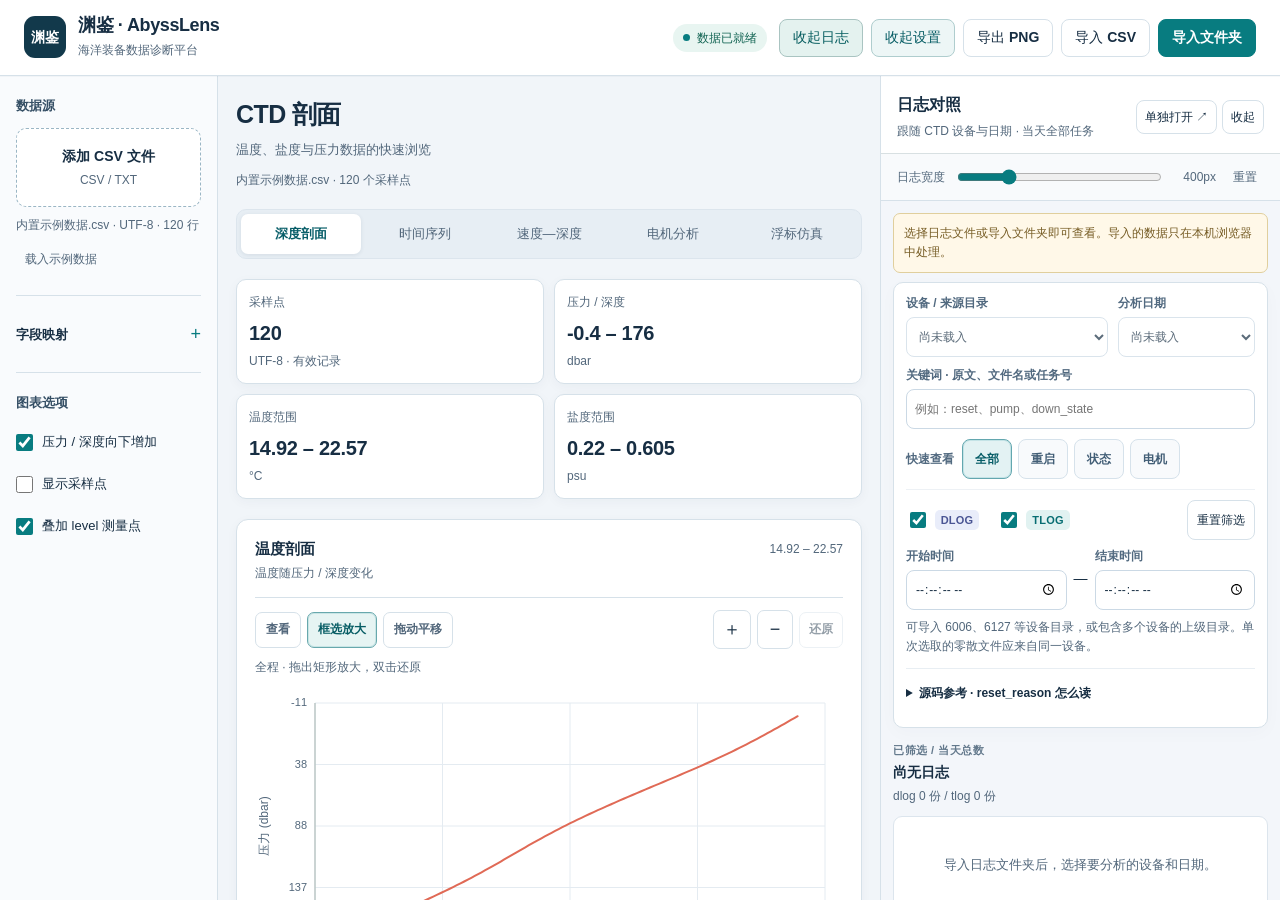
==== index.html @ 9e4a2a5c "Prepare AbyssLens for GitHub Pages" ====
<!doctype html>
<html lang="zh-CN">
<head>
  <meta charset="utf-8">
  <meta name="viewport" content="width=device-width, initial-scale=1">
  <title>渊鉴 AbyssLens · 海洋装备数据诊断平台</title>
  <style>
    :root {
      --ink: #172234;
      --muted: #687386;
      --line: #d8e0e2;
      --paper: #f5f7f6;
      --surface: #ffffff;
      --teal: #087f7b;
      --teal-dark: #075e60;
      --teal-soft: #d9efeb;
      --coral: #e06a56;
      --yellow: #d8a336;
      --blue: #4779a8;
      --shadow: 0 12px 32px rgba(23, 34, 52, .08);
      --radius: 10px;
    }

    * { box-sizing: border-box; }
    html, body { margin: 0; min-height: 100%; }
    body {
      background: var(--paper);
      color: var(--ink);
      font: 14px/1.5 "Segoe UI", "Microsoft YaHei", Arial, sans-serif;
      letter-spacing: 0;
    }
    button, input, select { font: inherit; }
    button { cursor: pointer; }
    button:focus-visible, input:focus-visible, select:focus-visible {
      outline: 3px solid rgba(8, 127, 123, .22);
      outline-offset: 2px;
    }

    .app-shell { min-height: 100vh; }
    .topbar {
      align-items: center;
      background: var(--surface);
      border-bottom: 1px solid var(--line);
      display: flex;
      gap: 24px;
      justify-content: space-between;
      min-height: 72px;
      padding: 14px 28px;
      position: sticky;
      top: 0;
      z-index: 10;
    }
    .brand { align-items: center; display: flex; gap: 12px; min-width: 210px; }
    .brand-mark {
      align-items: center;
      background: var(--ink);
      border-radius: 8px;
      color: #fff;
      display: inline-flex;
      font-size: 13px;
      font-weight: 800;
      height: 34px;
      justify-content: center;
      letter-spacing: .8px;
      width: 46px;
    }
    .brand strong { display: block; font-size: 17px; line-height: 1.1; }
    .brand small { color: var(--muted); display: block; font-size: 11px; margin-top: 3px; }
    .topbar-actions { align-items: center; display: flex; flex-wrap: wrap; gap: 9px; justify-content: flex-end; }
    .topbar-actions a.button { display: inline-flex; align-items: center; text-decoration: none; white-space: nowrap; }
    .status-badge {
      align-items: center;
      color: var(--muted);
      display: inline-flex;
      font-size: 12px;
      gap: 7px;
      margin-right: 6px;
      white-space: nowrap;
    }
    .status-badge::before {
      background: #aab6b7;
      border-radius: 50%;
      content: "";
      display: inline-block;
      height: 7px;
      width: 7px;
    }
    .status-badge.ready { color: var(--teal-dark); }
    .status-badge.ready::before { background: var(--teal); }
    .button {
      background: var(--surface);
      border: 1px solid var(--line);
      border-radius: 7px;
      color: var(--ink);
      min-height: 36px;
      padding: 0 13px;
      transition: border-color .16s ease, background .16s ease, transform .16s ease;
    }
    .button:hover { background: #f1f6f5; border-color: #a9c4c1; }
    .button:active { transform: translateY(1px); }
    .button.primary { background: var(--teal); border-color: var(--teal); color: #fff; font-weight: 600; }
    .button.primary:hover { background: var(--teal-dark); border-color: var(--teal-dark); }
    .button.subtle { background: transparent; border-color: transparent; color: var(--muted); }
    .button.subtle:hover { background: #edf3f2; border-color: #edf3f2; color: var(--ink); }
    .file-input { display: none; }

    .workspace { display: grid; grid-template-columns: 292px minmax(0, 1fr); min-height: calc(100vh - 72px); }
    .sidebar {
      background: #edf2f1;
      border-right: 1px solid var(--line);
      padding: 22px 18px;
    }
    .sidebar-heading { font-size: 12px; font-weight: 700; letter-spacing: .06em; margin: 0 0 12px; text-transform: uppercase; }
    .side-section { border-bottom: 1px solid #d6dfdf; margin-bottom: 20px; padding-bottom: 19px; }
    .side-section:last-child { border-bottom: 0; }
    .dropzone {
      background: var(--surface);
      border: 1px dashed #a9c1bf;
      border-radius: var(--radius);
      color: var(--muted);
      cursor: pointer;
      padding: 17px 14px;
      text-align: center;
      transition: background .16s ease, border-color .16s ease;
    }
    .dropzone:hover, .dropzone.dragover { background: #f8fcfb; border-color: var(--teal); }
    .dropzone strong { color: var(--ink); display: block; font-size: 13px; margin-bottom: 4px; }
    .dropzone span { display: block; font-size: 12px; }
    .dropzone em { color: var(--teal-dark); display: block; font-size: 11px; font-style: normal; margin-top: 9px; }
    .file-meta { color: var(--muted); font-size: 12px; margin-top: 9px; overflow-wrap: anywhere; }
    .folder-panel { border-top: 1px solid #d6dfdf; margin-top: 16px; padding-top: 14px; }
    .folder-panel[hidden] { display: none; }
    .folder-panel-head { align-items: center; display: flex; gap: 8px; justify-content: space-between; margin-bottom: 7px; }
    .folder-panel-head strong { font-size: 12px; }
    .folder-panel-head span { color: var(--muted); font-size: 11px; text-align: right; }
    .task-select { background: var(--surface); border: 1px solid var(--line); border-radius: 6px; color: var(--ink); min-height: 35px; padding: 0 8px; width: 100%; }
    .task-select:disabled { color: #9aa5a6; }
    .folder-clear { color: var(--muted); font-size: 11px; padding: 0 5px; }
    .field { margin-top: 12px; }
    .field:first-child { margin-top: 0; }
    .field label { color: var(--muted); display: flex; font-size: 12px; justify-content: space-between; margin-bottom: 5px; }
    .field select, .field input[type="number"] {
      background: var(--surface);
      border: 1px solid var(--line);
      border-radius: 6px;
      color: var(--ink);
      min-height: 34px;
      padding: 0 9px;
      width: 100%;
    }
    .field select:disabled { color: #9aa5a6; }
    .toggle-row { align-items: center; color: var(--ink); display: flex; font-size: 12px; gap: 8px; margin: 12px 0 0; }
    .toggle-row input { accent-color: var(--teal); height: 15px; margin: 0; width: 15px; }
    .hint { color: var(--muted); font-size: 11px; margin: 8px 0 0; }

    .main { min-width: 0; padding: 25px 29px 44px; }
    .page-head { align-items: flex-end; display: flex; gap: 20px; justify-content: space-between; margin-bottom: 20px; }
    .page-head h1 { font-size: 24px; letter-spacing: -.02em; margin: 0; }
    .page-head p { color: var(--muted); margin: 6px 0 0; }
    .page-head-right { color: var(--muted); font-size: 12px; text-align: right; }
    .view-tabs { align-items: center; border-bottom: 1px solid var(--line); display: flex; gap: 4px; margin-bottom: 18px; }
    .tab {
      background: transparent;
      border: 0;
      border-bottom: 2px solid transparent;
      color: var(--muted);
      margin-bottom: -1px;
      padding: 9px 12px 10px;
    }
    .tab:hover { color: var(--ink); }
    .tab.active { border-bottom-color: var(--teal); color: var(--teal-dark); font-weight: 700; }
    .summary-grid { display: grid; gap: 12px; grid-template-columns: repeat(4, minmax(0, 1fr)); margin-bottom: 19px; }
    .summary-item {
      background: var(--surface);
      border: 1px solid var(--line);
      border-radius: 8px;
      min-height: 76px;
      padding: 13px 14px;
    }
    .summary-item span { color: var(--muted); display: block; font-size: 11px; margin-bottom: 5px; }
    .summary-item strong { display: block; font-size: 17px; font-weight: 700; overflow: hidden; text-overflow: ellipsis; white-space: nowrap; }
    .summary-item em { color: var(--muted); display: block; font-size: 11px; font-style: normal; margin-top: 2px; }
    .charts-grid { display: grid; gap: 14px; grid-template-columns: repeat(2, minmax(0, 1fr)); }
    .chart-card {
      background: var(--surface);
      border: 1px solid var(--line);
      border-radius: var(--radius);
      min-width: 0;
      padding: 15px 16px 12px;
      position: relative;
    }
    .chart-card.wide { grid-column: 1 / -1; }
    .chart-card-head { align-items: flex-start; display: flex; gap: 12px; justify-content: space-between; }
    .chart-card h2 { font-size: 14px; margin: 0; }
    .chart-card .chart-subtitle { color: var(--muted); font-size: 11px; margin-top: 2px; }
    .chart-stat { color: var(--muted); font-size: 11px; text-align: right; white-space: nowrap; }
    .canvas-wrap { height: 286px; margin-top: 9px; position: relative; width: 100%; }
    .canvas-wrap canvas { display: block; height: 100%; width: 100%; }
    .chart-tooltip {
      background: var(--ink);
      border-radius: 5px;
      color: #fff;
      font-size: 11px;
      left: 0;
      max-width: 190px;
      opacity: 0;
      padding: 7px 9px;
      pointer-events: none;
      position: absolute;
      top: 0;
      transform: translate(8px, 8px);
      transition: opacity .1s ease;
      white-space: nowrap;
      z-index: 2;
    }
    .chart-tooltip.show { opacity: .96; }
    .chart-legend { align-items: center; color: var(--muted); display: flex; font-size: 11px; gap: 6px; margin-top: 4px; }
    .legend-dot { border-radius: 50%; display: inline-block; height: 7px; width: 7px; }
    .empty-state {
      align-items: center;
      background: var(--surface);
      border: 1px dashed #b8c7c6;
      border-radius: var(--radius);
      color: var(--muted);
      display: flex;
      flex-direction: column;
      gap: 5px;
      grid-column: 1 / -1;
      justify-content: center;
      min-height: 300px;
      padding: 28px;
      text-align: center;
    }
    .empty-state strong { color: var(--ink); font-size: 15px; }
    .data-panel { background: var(--surface); border: 1px solid var(--line); border-radius: var(--radius); margin-top: 16px; overflow: hidden; }
    .data-panel-head { align-items: center; display: flex; justify-content: space-between; padding: 14px 16px; }
    .data-panel-head h2 { font-size: 14px; margin: 0; }
    .data-panel-head span { color: var(--muted); font-size: 11px; }
    .table-scroll { max-height: 265px; overflow: auto; }
    table { border-collapse: collapse; min-width: 100%; table-layout: auto; white-space: nowrap; }
    th, td { border-top: 1px solid #e8eded; font-size: 11px; padding: 9px 12px; text-align: left; }
    th { background: #f7f9f8; color: var(--muted); font-weight: 600; position: sticky; top: 0; z-index: 1; }
    td { color: #364256; }
    tr:hover td { background: #f7fbfa; }
    .footer-note { color: var(--muted); font-size: 11px; margin-top: 18px; text-align: right; }
    .toast { background: var(--ink); border-radius: 7px; bottom: 22px; box-shadow: var(--shadow); color: #fff; font-size: 12px; opacity: 0; padding: 10px 13px; pointer-events: none; position: fixed; right: 24px; transform: translateY(8px); transition: opacity .18s ease, transform .18s ease; z-index: 20; }
    .toast.show { opacity: 1; transform: translateY(0); }
    .toast.error { background: #a8463b; }
    [hidden] { display: none !important; }
    .diagnostic-panel { background: white; border: 1px solid var(--line); border-radius: 10px; margin: 16px 0; padding: 18px; }
    .diagnostic-panel h2 { margin: 0; font-size: 16px; }
    .diagnostic-panel h3 { margin: 16px 0 8px; font-size: 13px; }
    .diagnostic-head { display: flex; justify-content: space-between; gap: 12px; align-items: baseline; flex-wrap: wrap; }
    .diagnostic-head span, .source-note, .diagnostic-empty { color: var(--muted); font-size: 12px; overflow-wrap: anywhere; }
    .facts-grid { display: grid; grid-template-columns: repeat(4, minmax(0, 1fr)); gap: 10px; margin: 12px 0; }
    .fact { background: #f5f8f7; border-radius: 6px; padding: 10px 12px; min-width: 0; }
    .fact dt { color: var(--muted); font-size: 11px; margin-bottom: 4px; }
    .fact dd { margin: 0; font-size: 14px; font-weight: 600; overflow-wrap: anywhere; }
    .fact small { font-size: 11px; color: var(--muted); font-weight: normal; display: block; margin-top: 3px; }
    .fact.alert { background: #fff0ec; border: 1px solid #ebc1b9; }
    .notice { color: #8c3b29; background: #fff4ef; border-left: 3px solid #ba492e; padding: 9px 12px; font-size: 12px; margin: 8px 0; }
    .phase-list { display: grid; grid-template-columns: repeat(3, minmax(0, 1fr)); gap: 8px; padding: 0; list-style: none; }
    .phase-list li { border-left: 2px solid #8abdb6; padding: 6px 10px; font-size: 12px; }
    .phase-list time { display: block; color: var(--muted); }
    .diagnostic-panel details summary { cursor: pointer; padding: 8px 0; font-size: 12px; }
    .diagnostic-panel select { max-width: 100%; }
    .source-note { margin: 6px 0; }
    .chart-legend { flex-wrap: wrap; }
    .chart-tooltip { white-space: pre-line; max-width: 230px; overflow-wrap: anywhere; }
    .chart-method { color: var(--muted); font-size: 12px; line-height: 1.7; margin-top: 10px; }
    .legend-level { color: #8055aa; }
    .phase-legend { display: inline-flex; align-items: center; gap: 5px; margin-right: 8px; }
    .phase-swatch { display: inline-block; width: 22px; border-top: 2px solid; }
    .view-tabs { flex-wrap: wrap; }
    .mot-chart .canvas-wrap { height: 235px; }
    .mot-chart .chart-method { margin-bottom: 0; }
    #motPanel .facts-grid { margin-bottom: 0; }
    .page-head-right { max-width: 48%; overflow-wrap: anywhere; }
    @media (max-width: 980px) { .facts-grid { grid-template-columns: repeat(2, minmax(0, 1fr)); } }
    @media (max-width: 730px) {
      .topbar-actions { flex-wrap: wrap; }
      .page-head-right { max-width: 100%; }
      .phase-list { grid-template-columns: 1fr; }
      .diagnostic-panel { padding: 12px; }
    }

    @media (max-width: 980px) {
      .topbar { padding: 13px 18px; }
      .status-badge { display: none; }
      .workspace { grid-template-columns: 250px minmax(0, 1fr); }
      .main { padding: 22px 18px 36px; }
      .summary-grid { grid-template-columns: repeat(2, minmax(0, 1fr)); }
    }
    @media (max-width: 730px) {
      .topbar { align-items: flex-start; flex-wrap: wrap; gap: 12px; }
      .topbar-actions { width: 100%; }
      .topbar-actions .button { flex: 1; }
      .workspace { display: block; }
      .sidebar { border-bottom: 1px solid var(--line); border-right: 0; padding: 17px 18px 4px; }
      .side-section { margin-bottom: 17px; padding-bottom: 16px; }
      .sidebar .side-section:nth-child(2), .sidebar .side-section:nth-child(3) { display: inline-block; vertical-align: top; width: calc(50% - 9px); }
      .sidebar .side-section:nth-child(2) { margin-right: 14px; }
      .main { padding: 20px 14px 30px; }
      .page-head { align-items: flex-start; display: block; }
      .page-head-right { margin-top: 7px; text-align: left; }
      .charts-grid { grid-template-columns: 1fr; }
      .chart-card.wide { grid-column: auto; }
      .canvas-wrap { height: 250px; }
    }
    @media (max-width: 470px) {
      .brand { min-width: 0; }
      .brand strong { font-size: 15px; }
      .topbar-actions { gap: 6px; }
      .topbar-actions .button { font-size: 12px; padding: 0 8px; }
      .summary-grid { gap: 8px; }
      .summary-item { padding: 11px; }
      .summary-item strong { font-size: 15px; }
      .sidebar .side-section:nth-child(2), .sidebar .side-section:nth-child(3) { display: block; width: auto; }
      .sidebar .side-section:nth-child(2) { margin-right: 0; }
    }
  </style>
  <link rel="stylesheet" href="ctd-log-panel.css">
  <link rel="stylesheet" href="abysslens-ui.css">
  <link rel="stylesheet" href="ctd-chart-tools.css">
  <link rel="stylesheet" href="ctd-replay.css">
</head>
<body class="analysis-page">
  <div class="app-shell">
    <header class="topbar">
      <div class="brand">
        <span class="brand-mark">渊鉴</span>
        <div><strong>渊鉴 · AbyssLens</strong><small>海洋装备数据诊断平台</small></div>
      </div>
      <div class="topbar-actions">
        <span class="status-badge" id="statusBadge">等待数据</span>
        <button class="button subtle" id="demoButton" type="button">示例数据</button>
        <a class="button" id="logsLink" href="ctd-logs.html" target="_blank" rel="noopener">当天日志 ↗</a>
        <button class="button" id="exportButton" type="button">导出 PNG</button>
        <button class="button" id="openButton" type="button">导入 CSV</button>
        <button class="button primary" id="folderButton" type="button">导入文件夹</button>
        <input class="file-input" id="fileInput" type="file" accept=".csv,.txt,text/csv,text/plain">
        <input class="file-input" id="folderInput" type="file" webkitdirectory directory multiple>
      </div>
    </header>

    <div class="workspace">
      <aside class="sidebar">
        <section class="side-section">
          <h2 class="sidebar-heading">数据源</h2>
          <div class="dropzone" id="dropzone" role="button" tabindex="0">
            <strong>添加 CSV 文件</strong>
            <span>CSV / TXT</span>
          </div>
          <div class="file-meta" id="fileMeta">当前显示内置示例数据</div>
          <div class="folder-panel" id="folderPanel" hidden>
            <div class="folder-panel-head"><strong>文件夹任务</strong><span id="folderMeta">—</span></div>
            <select class="task-select" id="taskSelect" aria-label="选择 CTD 任务" disabled></select>
            <button class="button subtle folder-clear" id="clearFolderButton" type="button">清空文件夹</button>
          </div>
        </section>

        <section class="side-section">
          <h2 class="sidebar-heading">字段映射</h2>
          <div class="field"><label for="timeColumn">时间列</label><select id="timeColumn"></select></div>
          <div class="field"><label for="pressureColumn">压力 / 深度列</label><select id="pressureColumn"></select></div>
          <div class="field"><label for="temperatureColumn">温度列</label><select id="temperatureColumn"></select></div>
          <div class="field"><label for="salinityColumn">盐度列</label><select id="salinityColumn"></select></div>
        </section>

        <section class="side-section">
          <h2 class="sidebar-heading">图表选项</h2>
          <label class="toggle-row"><input id="invertDepth" type="checkbox" checked>压力 / 深度向下增加</label>
          <label class="toggle-row"><input id="showPoints" type="checkbox">显示采样点</label>
          <label class="toggle-row"><input id="showLevel" type="checkbox" checked>叠加 level 测量点</label>
        </section>
      </aside>

      <main class="main">
        <div class="page-head">
          <div>
            <h1 id="pageTitle">CTD 剖面</h1>
            <p id="pageSubtitle">温度、盐度与压力数据的快速浏览</p>
          </div>
          <div class="page-head-right" id="pageFileLabel">示例数据 · 120 个采样点</div>
        </div>

        <nav class="view-tabs" aria-label="图表视图">
          <button class="tab active" data-mode="profile" type="button">深度剖面</button>
          <button class="tab" data-mode="timeseries" type="button">时间序列</button>
          <button class="tab" data-mode="velocity" type="button">速度—深度</button>
          <button class="tab" data-mode="mot" type="button">电机分析</button>
          <button class="tab" data-mode="replay" type="button">浮标仿真</button>
        </nav>

        <section class="summary-grid" aria-label="数据摘要">
          <div class="summary-item"><span>采样点</span><strong id="statRows">—</strong><em id="statRowsHint">有效记录</em></div>
          <div class="summary-item"><span>压力 / 深度</span><strong id="statPressure">—</strong><em id="pressureUnit">dbar</em></div>
          <div class="summary-item"><span>温度范围</span><strong id="statTemperature">—</strong><em>°C</em></div>
          <div class="summary-item"><span>盐度范围</span><strong id="statSalinity">—</strong><em>psu</em></div>
        </section>

        <section class="diagnostic-panel" id="motPanel" aria-label="mot 电机数据" hidden>
          <div class="diagnostic-head"><h2>浮力电机 · mot</h2><span id="motStatus"></span></div>
          <p class="source-note" id="motSource"></p>
          <select class="task-select" id="motSelect" aria-label="mot 数据来源" hidden></select>
          <div id="motContent"></div>
        </section>
        <section class="charts-grid" id="chartsGrid"></section>
        <section class="diagnostic-panel" id="motDetailsPanel" hidden>
          <details><summary>查看全部电机记录</summary><div id="motDetails"></div></details>
        </section>

        <section class="diagnostic-panel" id="keydataPanel" aria-label="keydata 任务概览">
          <div class="diagnostic-head"><h2>任务概览 · keydata</h2><span id="keydataStatus"></span></div>
          <p class="source-note" id="keydataSource"></p>
          <select class="task-select" id="keydataSelect" aria-label="keydata 数据来源" hidden></select>
          <div id="keydataContent"></div>
        </section>
        <section class="diagnostic-panel" id="levelPanel" aria-label="level 任务阶段">
          <div class="diagnostic-head"><h2>任务阶段 · level</h2><span id="levelStatus"></span></div>
          <p class="source-note" id="levelSource"></p>
          <div id="levelContent"></div>
        </section>

        <section class="data-panel">
          <div class="data-panel-head"><h2>数据预览</h2><span id="tableHint">显示前 12 行</span></div>
          <div class="table-scroll"><table><thead id="tableHead"></thead><tbody id="tableBody"></tbody></table></div>
        </section>
        <div class="footer-note"><span id="workspaceStatus">正在准备页面间共享…</span><br>数据只在本机浏览器处理 · 文件不会上传</div>
      </main>
    </div>
  </div>
  <div class="toast" id="toast" role="status"></div>

  <script src="ctd-data.js"></script>
  <script src="ctd-gradient.js"></script>
  <script src="ctd-velocity.js"></script>
  <script src="ctd-phases.js"></script>
  <script src="ctd-mot.js"></script>
  <script src="ctd-diagnostics.js"></script>
  <script src="ctd-workspace.js"></script>
  <script src="ctd-chart-viewport.js"></script>
  <script src="ctd-chart-interactions.js"></script>
  <script src="ctd-replay.js"></script>
  <script src="ctd-replay-viewer.js"></script>
  <script>
    (() => {
      "use strict";

      const state = {
        fileName: "内置示例",
        encoding: "UTF-8",
        headers: [],
        rawRows: [],
        rows: [],
        columns: { time: -1, pressure: -1, temperature: -1, salinity: -1 },
        mode: "profile",
        exportTitle: "CTD 剖面",
        folder: null,
        selectedRecordId: "",
        keydataIndex: 0,
        levelRows: [],
        velocity: null,
        phases: null,
        motIndex: 0,
        mot: null,
        singleMot: null,
        importVersion: 0
      };

      const els = {
        fileInput: document.getElementById("fileInput"),
        folderInput: document.getElementById("folderInput"),
        openButton: document.getElementById("openButton"),
        folderButton: document.getElementById("folderButton"),
        demoButton: document.getElementById("demoButton"),
        exportButton: document.getElementById("exportButton"),
        dropzone: document.getElementById("dropzone"),
        fileMeta: document.getElementById("fileMeta"),
        folderPanel: document.getElementById("folderPanel"),
        folderMeta: document.getElementById("folderMeta"),
        taskSelect: document.getElementById("taskSelect"),
        clearFolderButton: document.getElementById("clearFolderButton"),
        statusBadge: document.getElementById("statusBadge"),
        timeColumn: document.getElementById("timeColumn"),
        pressureColumn: document.getElementById("pressureColumn"),
        temperatureColumn: document.getElementById("temperatureColumn"),
        salinityColumn: document.getElementById("salinityColumn"),
        invertDepth: document.getElementById("invertDepth"),
        showPoints: document.getElementById("showPoints"),
        showLevel: document.getElementById("showLevel"),
        keydataSelect: document.getElementById("keydataSelect"),
        motPanel: document.getElementById('motPanel'),
        motSelect: document.getElementById('motSelect'),
        pageTitle: document.getElementById("pageTitle"),
        pageSubtitle: document.getElementById("pageSubtitle"),
        pageFileLabel: document.getElementById("pageFileLabel"),
        chartsGrid: document.getElementById("chartsGrid"),
        tableHead: document.getElementById("tableHead"),
        tableBody: document.getElementById("tableBody"),
        tableHint: document.getElementById("tableHint"),
        statRows: document.getElementById("statRows"),
        statRowsHint: document.getElementById("statRowsHint"),
        statPressure: document.getElementById("statPressure"),
        statTemperature: document.getElementById("statTemperature"),
        statSalinity: document.getElementById("statSalinity"),
        toast: document.getElementById("toast"),
        workspaceStatus: document.getElementById("workspaceStatus")
      };

      let pendingWorkspaceSelection = null;
      const workspace = CtdWorkspace.createClient({
        onBatch: receiveWorkspaceBatch,
        onSelection: applyWorkspaceSelection,
        onStatus: status => { els.workspaceStatus.textContent = status.message; }
      });

      const palette = {
        temperature: "#e06a56",
        salinity: "#087f7b",
        pressure: "#4779a8",
        relation: "#d8a336"
      };
      const chartInteractions = CtdChartInteractions.create({ formatTime: formatDate });
      let chartTimeDomain = null;
      let replayDataSource = null;
      const replayViewer = CtdReplayViewer.create(els.chartsGrid, {
        depthNote: () => state.depthUnit === 'dbar'
          ? `压力按 UNESCO 1983 换算为米；纬度 ${formatNumber(state.velocity?.latitude, 4)}°${state.velocity?.assumedLatitude ? '（缺少有效定位，使用假设值）' : '（keydata）'}。`
          : state.depthUnit === 'm' ? '使用 CSV 中标注为米的深度。' : '深度单位未知。'
      });

      function buildDemoRows() {
        const rows = [];
        for (let i = 0; i < 120; i += 1) {
          const pressure = -0.4 + i * 1.48 + Math.sin(i / 8) * 0.42;
          const temperature = 22.55 - pressure * 0.043 + Math.sin(i / 12) * 0.12;
          const salinity = 0.21 + pressure * 0.00225 + Math.cos(i / 15) * 0.011;
          const time = new Date(Date.UTC(2026, 8, 4, 2, 1, 29) + i * 30000);
          const pad = (v, n = 2) => String(v).padStart(n, "0");
          const stamp = `${time.getUTCFullYear()}-${pad(time.getUTCMonth() + 1)}-${pad(time.getUTCDate())}_${pad(time.getUTCHours())}:${pad(time.getUTCMinutes())}:${pad(time.getUTCSeconds())}.000`;
          rows.push([stamp, temperature.toFixed(3), pressure.toFixed(2), salinity.toFixed(3)]);
        }
        return {
          headers: ["北京时间", "温度(℃)", "深度(dbar)", "盐度(psu)"],
          rows,
          encoding: "UTF-8"
        };
      }

      function decodeBytes(buffer) {
        return CtdData.decodeBytes(buffer);
      }

      function parseDelimited(text) {
        return CtdData.parseDelimited(text);
      }

      function normalizeHeader(header) {
        return String(header || "").toLowerCase().replace(/[\s_\-\/]/g, "");
      }

      function findColumn(headers, type) {
        const rules = {
          time: ["北京时间", "格林威治时间", "时间", "timestamp", "datetime", "date", "time"],
          pressure: ["深度(dbar)", "压力(dbar)", "压强(dbar)", "深度", "压力", "压强", "pressure", "pres", "dbar", "depth"],
          temperature: ["温度(℃)", "温度", "摄氏度", "temperature", "temp", "degc", "celsius", "℃", "°c"],
          salinity: ["盐度(psu)", "盐度", "salinity", "psu", "盐"]
        };
        const aliases = rules[type];
        let best = { index: -1, score: 0 };
        headers.forEach((header, index) => {
          const normalized = normalizeHeader(header);
          aliases.forEach((alias, aliasIndex) => {
            const needle = normalizeHeader(alias);
            if (!needle || !normalized.includes(needle)) return;
            const score = (aliases.length - aliasIndex) * (normalized === needle ? 3 : 1);
            if (score > best.score) best = { index, score };
          });
        });
        return best.index;
      }

      function numeric(value) {
        const cleaned = String(value ?? "").trim().replace(/,/g, "");
        if (!cleaned || /^(na|n\/a|null|nan|none)$/i.test(cleaned)) return null;
        const valueNumber = Number(cleaned);
        if (!Number.isFinite(valueNumber) || Math.abs(valueNumber) >= 99990) return null;
        return valueNumber;
      }

      function parseDate(value) {
        const header = state.headers[state.columns.time] || "";
        return CtdData.parseTime(value, /格林威治|UTC|GMT/i.test(header));
      }

      function prepareRows() {
        state.rows = state.rawRows.map((values, index) => {
          const timeRaw = state.columns.time >= 0 ? values[state.columns.time] : "";
          const pressure = state.columns.pressure >= 0 ? numeric(values[state.columns.pressure]) : null;
          const temperature = state.columns.temperature >= 0 ? numeric(values[state.columns.temperature]) : null;
          const salinity = state.columns.salinity >= 0 ? numeric(values[state.columns.salinity]) : null;
          return {
            values,
            index,
            timeRaw,
            time: parseDate(timeRaw),
            pressure,
            temperature,
            salinity
          };
        });
      }

      function formatDateCode(code) {
        const value = String(code || "");
        if (!/^\d{6}$/.test(value)) return value || "未分类日期";
        return `20${value.slice(0, 2)}-${value.slice(2, 4)}-${value.slice(4, 6)} · ${value}`;
      }

      function asFileEntries(fileList) {
        return Array.from(fileList || []).map(item => {
          if (item && item.file) return { file: item.file, name: item.name || item.file.name, relativePath: item.relativePath || item.name || item.file.name };
          return { file: item, name: item.name, relativePath: item.webkitRelativePath || item.name };
        });
      }

      function sharedFileEntries(fileList) {
        return asFileEntries(fileList).filter(entry => /\.csv$/i.test(entry.name) || /_(?:dlog|tlog)_.*\.(?:txt|log|dlog|tlog)$/i.test(entry.name));
      }

      function publishImport(fileList, importMode) {
        const entries = sharedFileEntries(fileList);
        const firstPath = entries[0]?.relativePath || '';
        const folderName = firstPath.split(/[\\/]+/).filter(Boolean)[0] || (importMode === 'folder' ? '已选文件夹' : '单独选取');
        pendingWorkspaceSelection = null;
        workspace.replace(entries, { source: 'manual', importMode, folderName });
      }

      function clearCtdForBatch(message) {
        chartInteractions.reset();
        state.singleMot = null;
        state.motIndex = 0;
        state.folder = null;
        state.selectedRecordId = '';
        state.fileName = '当前批次无 CTD 数据';
        state.encoding = '';
        state.headers = [];
        state.rawRows = [];
        state.columns = { time: -1, pressure: -1, temperature: -1, salinity: -1 };
        renderFolderTasks();
        refreshColumnSelectors();
        updateAll();
        showToast(message || '当前共享批次没有可绘制的 CTD 数据', true);
      }

      function taskContext(record) {
        if (!record || !/^\d{6}$/.test(record.date)) return null;
        const [parent, device] = JSON.parse(record.taskKey), parts = parent.split('/');
        if (parts[parts.length - 1] === record.date) parts.pop();
        return {
          day: `20${record.date.slice(0, 2)}-${record.date.slice(2, 4)}-${record.date.slice(4, 6)}`,
          scopeKey: JSON.stringify([parts.join('/'), device]),
          recordId: record.id
        };
      }

      function publishTaskContext(record) {
        const context = taskContext(record);
        if (context) workspace.select(context);
      }

      function receiveWorkspaceBatch(batch) {
        pendingWorkspaceSelection = null;
        if (batch.meta?.source === 'server') {
          loadServerCatalog(false);
          return;
        }
        const entries = asFileEntries(batch.entries);
        if (batch.meta?.importMode === 'files') {
          const csvEntries = entries.filter(entry => /\.csv$/i.test(entry.name));
          if (csvEntries.length) readFiles(csvEntries);
          else { state.importVersion += 1; clearCtdForBatch('新导入批次只有日志，CTD 视图已清空。'); }
        } else readFolder(entries);
      }

      function applyWorkspaceSelection(context) {
        pendingWorkspaceSelection = context || null;
        if (!state.folder || !context?.recordId) return;
        const record = state.folder.records.find(item => item.id === context.recordId);
        if (record && record.id !== state.selectedRecordId) selectFolderRecord(record, false, false);
        if (record) pendingWorkspaceSelection = null;
      }

      function renderFolderTasks() {
        const folder = state.folder;
        if (!folder || !folder.records.length) {
          els.folderPanel.hidden = true;
          els.taskSelect.innerHTML = "";
          els.taskSelect.disabled = true;
          return;
        }
        els.folderPanel.hidden = false;
        els.folderMeta.textContent = `${folder.folderName} · ${folder.taskCount} 个剖面 · CTD ${folder.records.length} / keydata ${folder.keydataCount || 0} / level ${folder.levelCount || 0} / mot ${folder.motCount || 0}`;
        els.taskSelect.innerHTML = "";
        const groups = new Map();
        folder.records.forEach((record) => {
          if (!groups.has(record.date)) groups.set(record.date, []);
          groups.get(record.date).push(record);
        });
        Array.from(groups.keys()).sort((a, b) => String(b).localeCompare(String(a))).forEach((date) => {
          const group = document.createElement("optgroup");
          group.label = formatDateCode(date);
          groups.get(date).forEach((record) => {
            const option = document.createElement("option");
            option.value = record.id;
            const interval = record.interval == null ? "间隔未知" : `间隔 ${record.interval}`;
            option.textContent = `剖面 ${record.profile} · ${interval} · ${record.rowCount} 点${/副本|copy/i.test(record.name) ? ' · 副本' : ''}`;
            option.title = record.relativePath;
            group.appendChild(option);
          });
          els.taskSelect.appendChild(group);
        });
        els.taskSelect.disabled = false;
        els.taskSelect.value = state.selectedRecordId || folder.records[0].id;
      }

      function selectFolderRecord(record, notify = true, publish = true) {
        if (!record) return;
        state.selectedRecordId = record.id;
        state.keydataIndex = 0;
        state.motIndex = 0;
        state.singleMot = null;
        if (els.taskSelect.value !== record.id) els.taskSelect.value = record.id;
        setDataset(record.dataset, record.name, record.encoding);
        if (publish) publishTaskContext(record);
        if (notify) showToast(`已切换到 ${record.date} · 剖面 ${record.profile}`);
      }

      function setDataset(dataset, fileName, encoding) {
        chartInteractions.reset();
        state.fileName = fileName;
        state.encoding = encoding || dataset.encoding || "UTF-8";
        state.headers = dataset.headers || [];
        state.rawRows = dataset.rows || [];
        state.columns = {
          time: findColumn(state.headers, "time"),
          pressure: findColumn(state.headers, "pressure"),
          temperature: findColumn(state.headers, "temperature"),
          salinity: findColumn(state.headers, "salinity")
        };
        refreshColumnSelectors();
        updateAll();
        const detected = [state.columns.temperature >= 0, state.columns.salinity >= 0, state.columns.pressure >= 0].filter(Boolean).length;
        if (state.singleMot) showToast(`已载入 ${state.rawRows.length} 条电机记录；导入完整目录可对照 CTD`);
        else if (detected < 2) showToast("已读取文件，但还需要手动映射字段", true);
        else showToast(`已载入 ${state.rawRows.length} 行数据`);
      }

      function refreshColumnSelectors() {
        const config = [
          [els.timeColumn, "time"],
          [els.pressureColumn, "pressure"],
          [els.temperatureColumn, "temperature"],
          [els.salinityColumn, "salinity"]
        ];
        config.forEach(([select, key]) => {
          select.innerHTML = "";
          const none = document.createElement("option");
          none.value = "-1";
          none.textContent = "不使用";
          select.appendChild(none);
          state.headers.forEach((header, index) => {
            const option = document.createElement("option");
            option.value = String(index);
            option.textContent = header;
            select.appendChild(option);
          });
          select.value = String(state.columns[key]);
          select.disabled = !state.headers.length;
        });
      }

      function valueList(key) {
        return state.rows.map((row) => row[key]).filter((value) => Number.isFinite(value));
      }

      function extent(values) {
        if (!values.length) return null;
        return { min: Math.min(...values), max: Math.max(...values) };
      }

      function formatNumber(value, digits = 2) {
        if (!Number.isFinite(value)) return "—";
        return new Intl.NumberFormat("zh-CN", { maximumFractionDigits: digits }).format(value);
      }

      function formatRange(values, digits = 2) {
        const range = extent(values);
        return range ? `${formatNumber(range.min, digits)} – ${formatNumber(range.max, digits)}` : "—";
      }

      function formatDate(timestamp, milliseconds = false) {
        if (!Number.isFinite(timestamp)) return "";
        return new Date(timestamp + 8 * 3600000).toISOString().slice(0, milliseconds ? 23 : 19).replace('T', ' ');
      }

      function axisPrecision(span) {
        return Math.min(12, Math.max(0, 1 - Math.floor(Math.log10(span / 4))));
      }

      function validPoints(xKey, yKey, sortByY = false) {
        const points = state.rows.map((row) => ({
          ...row,
          x: row[xKey],
          y: row[yKey],
          time: row.time,
          timeRaw: row.timeRaw,
          index: row.index,
          source: 'CTD'
        })).filter((point) => Number.isFinite(point.x) && Number.isFinite(point.y));
        if (sortByY) points.sort((a, b) => a.y - b.y);
        return points;
      }

      function createChartCard(config) {
        const card = document.createElement("article");
        card.className = `chart-card${config.wide || state.mode === 'velocity' ? " wide" : ""}`;
        if (config.motor) card.classList.add('mot-chart');
        const header = document.createElement("div");
        header.className = "chart-card-head";
        const titleBlock = document.createElement("div");
        titleBlock.innerHTML = `<h2>${config.title}</h2><div class="chart-subtitle">${config.subtitle}</div>`;
        const stat = document.createElement("div");
        stat.className = "chart-stat";
        stat.textContent = config.stat || "";
        header.append(titleBlock, stat);
        const canvasWrap = document.createElement("div");
        canvasWrap.className = "canvas-wrap";
        const canvas = document.createElement("canvas");
        canvas.setAttribute("aria-label", config.title);
        const tooltip = document.createElement("div");
        tooltip.className = "chart-tooltip";
        canvasWrap.append(canvas, tooltip);
        const legend = document.createElement("div");
        legend.className = "chart-legend";
        legend.innerHTML = `<span class="legend-dot" style="background:${config.color}"></span><span>${config.legend}</span>`;
        if (config.overlays?.length) {
          const label = document.createElement('span'); label.className = 'legend-level';
          label.textContent = ` · ◆ level ${config.overlays.length} 点`; legend.append(label);
        }
        legend.dataset.baseText = legend.textContent;
        (config.series || []).forEach(series => {
          const item = document.createElement('span'); item.className = 'phase-legend'; item.dataset.phase = series.id; item.dataset.dash = series.dash.join(','); item.style.color = series.color;
          const swatch = document.createElement('span'); swatch.className = 'phase-swatch'; swatch.style.borderTopStyle = series.dash.length ? 'dashed' : 'solid';
          if (series.connect === false) { swatch.style.cssText = `width:6px;height:6px;border:0;border-radius:50%;background:${series.color}`; }
          const label = document.createElement('span'); label.textContent = `${series.label} ${series.points.length} 点`;
          item.append(swatch, label); legend.append(item);
        });
        canvas.setAttribute('aria-label', `${config.title}；${legend.textContent}`);
        card.append(header, canvasWrap, legend);
        if (config.method) {
          const method = document.createElement('p'); method.className = 'chart-method'; method.textContent = config.method; card.append(method);
        }
        els.chartsGrid.appendChild(card);
        drawChart(canvas, tooltip, config);
        return card;
      }

      function drawChart(canvas, tooltip, config) {
        const rect = canvas.getBoundingClientRect();
        const width = Math.max(260, Math.floor(rect.width));
        const height = Math.max(180, Math.floor(rect.height));
        const dpr = window.devicePixelRatio || 1;
        canvas.width = width * dpr;
        canvas.height = height * dpr;
        const ctx = canvas.getContext("2d");
        ctx.scale(dpr, dpr);
        ctx.clearRect(0, 0, width, height);
        const margin = { top: 17, right: 18, bottom: 43, left: 60 };
        const plot = { left: margin.left, top: margin.top, width: width - margin.left - margin.right, height: height - margin.top - margin.bottom };
        const points = config.points;
        const overlays = config.overlays || [];
        const allPoints = [...points, ...overlays];
        if (!allPoints.length) {
          ctx.fillStyle = "#8a9697";
          ctx.font = "12px Segoe UI, Microsoft YaHei, sans-serif";
          ctx.textAlign = "center";
          ctx.fillText(config.emptyText || "没有可绘制的数值", width / 2, height / 2);
          return;
        }
        const xValues = allPoints.map((point) => point.x);
        const yValues = allPoints.map((point) => point.y);
        if (config.zeroLine) xValues.push(0);
        let xMin = Math.min(...xValues); let xMax = Math.max(...xValues);
        let yMin = Math.min(...yValues); let yMax = Math.max(...yValues);
        if (config.xDomain) { xMin = config.xDomain.min; xMax = config.xDomain.max; }
        if (config.zeroY) { yMin = Math.min(yMin, 0); yMax = Math.max(yMax, 0); }
        if (xMin === xMax) { xMin -= 1; xMax += 1; }
        if (yMin === yMax) { yMin -= 1; yMax += 1; }
        const xPad = config.xDomain ? 0 : (xMax - xMin) * 0.06; const yPad = (yMax - yMin) * 0.06;
        xMin -= xPad; xMax += xPad; yMin -= yPad; yMax += yPad;
        if (config.zeroLine) yMin = Math.max(0, yMin);
        if (yMax <= yMin) yMax = yMin + 1;
        const full = { x: { min: xMin, max: xMax }, y: { min: yMin, max: yMax } };
        const view = chartInteractions.getView(config, full);
        xMin = view.x.min; xMax = view.x.max; yMin = view.y.min; yMax = view.y.max;
        ctx.font = '11px Segoe UI, Microsoft YaHei, sans-serif';
        const yLabelWidth = Math.max(...[yMin, yMax].map(value => ctx.measureText(formatNumber(value, axisPrecision(yMax - yMin))).width));
        plot.left = Math.max(60, Math.min(Math.ceil(yLabelWidth) + 13, Math.floor(width * .4)));
        plot.width = width - plot.left - margin.right;
        const mapX = (value) => plot.left + ((value - xMin) / (xMax - xMin)) * plot.width;
        const mapY = (value) => config.invertY ? plot.top + ((value - yMin) / (yMax - yMin)) * plot.height : plot.top + plot.height - ((value - yMin) / (yMax - yMin)) * plot.height;
        const xTicks = config.xType === 'time' ? (width < 450 ? 2 : 4) : plot.width < 360 ? 2 : 4; const yTicks = 4;
        ctx.strokeStyle = "#e4ebf1"; ctx.lineWidth = 1; ctx.fillStyle = "#52677b"; ctx.font = "11px Segoe UI, Microsoft YaHei, sans-serif";
        ctx.textBaseline = "middle";
        for (let i = 0; i <= yTicks; i += 1) {
          const fraction = i / yTicks; const value = yMin + (yMax - yMin) * (config.invertY ? fraction : 1 - fraction); const y = plot.top + plot.height * fraction;
          ctx.beginPath(); ctx.moveTo(plot.left, y); ctx.lineTo(plot.left + plot.width, y); ctx.stroke();
          ctx.textAlign = "right"; ctx.fillText(config.yType === "time" ? formatDate(value) : formatNumber(value, axisPrecision(yMax - yMin)), plot.left - 8, y);
        }
        for (let i = 0; i <= xTicks; i += 1) {
          const fraction = i / xTicks; const value = xMin + (xMax - xMin) * fraction; const x = plot.left + plot.width * fraction;
          ctx.beginPath(); ctx.moveTo(x, plot.top); ctx.lineTo(x, plot.top + plot.height); ctx.stroke();
          const tick = config.xType === 'time' ? (xMax - xMin < 10000 ? formatDate(value, true).slice(11) : xMax - xMin < 3600000 ? formatDate(value).slice(11, 19) : formatDate(value).slice(5, 16)) : formatNumber(value, axisPrecision(xMax - xMin));
          ctx.textAlign = i === 0 ? 'left' : i === xTicks ? 'right' : 'center'; ctx.fillText(tick, x, plot.top + plot.height + 16);
        }
        ctx.strokeStyle = "#aebbb9"; ctx.lineWidth = 1.15; ctx.beginPath(); ctx.moveTo(plot.left, plot.top); ctx.lineTo(plot.left, plot.top + plot.height); ctx.lineTo(plot.left + plot.width, plot.top + plot.height); ctx.stroke();
        ctx.fillStyle = "#52677b"; ctx.font = "12px Segoe UI, Microsoft YaHei, sans-serif"; ctx.textAlign = "center"; ctx.textBaseline = "alphabetic";
        ctx.fillText(config.xLabel, plot.left + plot.width / 2, height - 6);
        ctx.save(); ctx.translate(13, plot.top + plot.height / 2); ctx.rotate(-Math.PI / 2); ctx.fillText(config.yLabel, 0, 0); ctx.restore();
        ctx.save(); ctx.beginPath(); ctx.rect(plot.left, plot.top, plot.width, plot.height); ctx.clip();
        if (config.zeroLine) {
          ctx.save(); ctx.strokeStyle = '#9da9a7'; ctx.setLineDash([4, 4]); ctx.beginPath(); ctx.moveTo(mapX(0), plot.top); ctx.lineTo(mapX(0), plot.top + plot.height); ctx.stroke(); ctx.restore();
        }
        if (config.zeroY) {
          ctx.save(); ctx.strokeStyle = '#9da9a7'; ctx.setLineDash([4, 4]); ctx.beginPath(); ctx.moveTo(plot.left, mapY(0)); ctx.lineTo(plot.left + plot.width, mapY(0)); ctx.stroke(); ctx.restore();
        }
        const seriesList = config.series || [{ points, color: config.color, dash: [] }];
        seriesList.forEach(series => {
          ctx.save(); ctx.strokeStyle = series.color; ctx.lineWidth = 2; ctx.lineJoin = 'round'; ctx.lineCap = 'round'; ctx.setLineDash(series.dash); ctx.beginPath();
          let started = false;
          series.points.forEach((point, index) => {
            const x = mapX(point.x), y = mapY(point.y);
            const previous = series.points[index - 1];
            const gap = previous && ((config.breakGaps && (point.index !== previous.index + 1 || point.source !== previous.source || point.gapBefore)) || (config.xType === 'time' && (point.x <= previous.x || (config.maxGapMs && point.x - previous.x > config.maxGapMs))));
            if (!started || series.connect === false || gap) { ctx.moveTo(x, y); started = true; }
            else { if (series.step) ctx.lineTo(x, mapY(previous.y)); ctx.lineTo(x, y); }
          });
          ctx.stroke(); ctx.setLineDash([]);
          if (els.showPoints.checked || config.forcePoints || series.points.length === 1) {
            ctx.fillStyle = series.color;
            series.points.forEach(point => { ctx.beginPath(); ctx.arc(mapX(point.x), mapY(point.y), 2.5, 0, Math.PI * 2); ctx.fill(); });
          }
          ctx.restore();
        });
        overlays.forEach(point => {
          const x = mapX(point.x), y = mapY(point.y);
          ctx.fillStyle = '#8055aa'; ctx.strokeStyle = '#fff'; ctx.lineWidth = 1;
          ctx.beginPath(); ctx.moveTo(x, y - 5); ctx.lineTo(x + 5, y); ctx.lineTo(x, y + 5); ctx.lineTo(x - 5, y); ctx.closePath(); ctx.fill(); ctx.stroke();
        });
        ctx.restore();
        const nearestPoint = (event) => {
          const canvasRect = canvas.getBoundingClientRect();
          const mx = event.clientX - canvasRect.left; const my = event.clientY - canvasRect.top;
          if (mx < plot.left || mx > plot.left + plot.width || my < plot.top || my > plot.top + plot.height) return null;
          let nearest = null; let distance = Infinity;
          allPoints.forEach((point) => {
            const px = mapX(point.x); const py = mapY(point.y);
            if (px < plot.left || px > plot.left + plot.width || py < plot.top || py > plot.top + plot.height) return;
            const d = Math.hypot(px - mx, py - my);
            if (d < distance) { nearest = { point, px, py, distance: d }; distance = d; }
          });
          return nearest && nearest.distance < 42 ? nearest : null;
        };
        const showTooltip = (event) => {
          const found = nearestPoint(event);
          if (!found) { tooltip.classList.remove("show"); return; }
          const point = found.point;
          const xText = config.xType === "time" ? (point.time ? formatDate(point.time) : point.timeRaw || `样本 ${point.index + 1}`) : `${formatNumber(point.x, Math.max(3, axisPrecision(xMax - xMin)))} ${config.xUnit}`;
          const lines = [point.source || 'CTD', `${xText} · ${formatNumber(point.y, Math.max(4, axisPrecision(yMax - yMin)))} ${config.yUnit}`];
          if (config.xType !== 'time' && Number.isFinite(point.time)) lines.push(`${formatDate(point.time)}（北京）`);
          if (point.label) lines.push(point.label);
          if (point.phaseLabel) lines.push(`任务阶段：${point.phaseLabel}`);
          if (config.motor && ('position' in point || 'target' in point)) lines.push(`当前位置 ${formatNumber(point.position, 3)} · 目标 ${formatNumber(point.target, 3)}\n偏差（当前−目标）${formatNumber(point.error, 3)}`);
          if (config.zeroLine) lines.push(`相邻采样间隔 ${formatNumber(point.deltaTime, 3)} s`);
          tooltip.textContent = lines.join('\n');
          const maxLeft = canvas.clientWidth - tooltip.offsetWidth - 8;
          tooltip.style.left = `${Math.min(Math.max(4, found.px), Math.max(4, maxLeft))}px`;
          tooltip.style.top = `${Math.min(Math.max(4, found.py), Math.max(4, canvas.clientHeight - tooltip.offsetHeight - 8))}px`;
          tooltip.classList.add("show");
        };
        chartInteractions.attach({ canvas, config, full, view, plot, showTooltip, hideTooltip: () => tooltip.classList.remove('show'), redraw: () => drawChart(canvas, tooltip, config) });
      }

      function renderCharts() {
        chartInteractions.beginRender();
        if (state.mode === 'replay') { replayViewer.mount(); return; }
        replayViewer.unmount();
        els.chartsGrid.innerHTML = "";
        const times = [...state.rows, ...(state.mot?.rows || []), ...state.levelRows].map(row => row.time).filter(Number.isFinite);
        if (times.length) {
          const min = Math.min(...times), max = Math.max(...times), pad = Math.max(1000, (max - min) * .03);
          chartTimeDomain = { min: min - pad, max: max + pad };
        } else chartTimeDomain = null;
        if (state.mode === 'mot') { renderMotCharts(); return; }
        const pressure = valueList("pressure");
        const temperature = valueList("temperature");
        const salinity = valueList("salinity");
        const invertY = els.invertDepth.checked;
        const pressureUnit = state.depthUnit === 'm' ? 'm' : state.depthUnit === 'dbar' ? 'dbar' : '原始单位';
        const pressureLabel = state.depthUnit === 'm' ? '深度 (m)' : `压力 (${pressureUnit})`;
        if (!state.rows.length) {
          els.chartsGrid.innerHTML = "<div class=\"empty-state\"><strong>还没有可绘制的数据</strong><span>导入 CSV 或文件夹，也可在数据设置中载入示例。</span></div>";
          return;
        }
        if (state.mode === 'velocity') {
          renderVelocityChart(invertY);
        } else if (state.mode === "profile") {
          createChartCard({ title: "温度剖面", subtitle: "温度随压力 / 深度变化", points: validPoints("temperature", "pressure", true), xLabel: "温度 (°C)", yLabel: pressureLabel, xUnit: "°C", yUnit: pressureUnit, xType: "number", yType: "number", invertY, color: palette.temperature, legend: `CTD ${temperature.length} 个温度点`, stat: formatRange(temperature, 2) });
          createChartCard({ title: "盐度剖面", subtitle: "盐度随压力 / 深度变化", points: validPoints("salinity", "pressure", true), xLabel: "盐度 (psu)", yLabel: pressureLabel, xUnit: "psu", yUnit: pressureUnit, xType: "number", yType: "number", invertY, color: palette.salinity, legend: `CTD ${salinity.length} 个盐度点`, stat: formatRange(salinity, 3) });
          createChartCard({ title: "温盐关系", subtitle: "T-S diagram · 用于观察水团变化", points: validPoints("temperature", "salinity"), xLabel: "温度 (°C)", yLabel: "盐度 (psu)", xUnit: "°C", yUnit: "psu", xType: "number", yType: "number", invertY: false, color: palette.relation, legend: `CTD ${validPoints('temperature', 'salinity').length} 个配对点`, stat: `${formatNumber(temperature.length ? temperature[0] : NaN, 2)} °C 起` });
          renderVelocityChart(invertY);
        } else {
          const timeRows = state.rows.filter((row) => Number.isFinite(row.time));
          const timePoints = (key) => timeRows.map((row) => ({ ...row, x: row.time, y: row[key], source: 'CTD' })).filter((point) => Number.isFinite(point.y));
          const levelPoints = (key) => els.showLevel.checked ? state.levelRows.map(row => ({ ...row, source: `level · ${row.source}`, x: row.time, y: key === 'pressure' && state.depthUnit === 'm' ? row.depth : row[key] })).filter(point => Number.isFinite(point.x) && Number.isFinite(point.y) && (key !== 'pressure' || state.depthUnit !== 'unknown')) : [];
          createChartCard({ title: "温度时间序列", subtitle: "按采样时间查看温度变化", xDomain: chartTimeDomain, points: timePoints("temperature"), overlays: levelPoints('temperature'), breakGaps: true, xLabel: "采样时间（北京）", yLabel: "温度 (°C)", xUnit: "", yUnit: "°C", xType: "time", yType: "number", invertY: false, color: palette.temperature, legend: `CTD ${temperature.length} 个温度点`, stat: formatRange(temperature, 2), wide: true });
          createChartCard({ title: "盐度时间序列", subtitle: "按采样时间查看盐度变化", xDomain: chartTimeDomain, points: timePoints("salinity"), overlays: levelPoints('salinity'), breakGaps: true, xLabel: "采样时间（北京）", yLabel: "盐度 (psu)", xUnit: "", yUnit: "psu", xType: "time", yType: "number", invertY: false, color: palette.salinity, legend: `CTD ${salinity.length} 个盐度点`, stat: formatRange(salinity, 3), wide: true });
          createChartCard({ title: "压力 / 深度时间序列", subtitle: "按采样时间查看下潜 / 上浮过程", xDomain: chartTimeDomain, points: timePoints("pressure"), overlays: levelPoints('pressure'), breakGaps: true, xLabel: "采样时间（北京）", yLabel: pressureLabel, xUnit: "", yUnit: pressureUnit, xType: "time", yType: "number", invertY: false, color: palette.pressure, legend: `CTD ${pressure.length} 个测量点`, stat: formatRange(pressure, 2), wide: true });
        }
      }

      const phaseStyles = [
          { id: 'descent1', label: '一次下潜', color: '#2563a6', dash: [] },
          { id: 'descent2', label: '二次下潜', color: '#8055aa', dash: [9, 3, 2, 3] },
          { id: 'ascent', label: '上浮', color: '#c26919', dash: [8, 4] },
          { id: 'drift', label: '漂流', color: '#77858b', dash: [2, 4] },
          { id: 'transition', label: '阶段交界', color: '#9ba3a8', dash: [], connect: false },
          { id: 'unknown', label: '阶段不明', color: '#697780', dash: [3, 5] }
      ];
      function renderVelocityChart(invertY) {
        const result = state.velocity;
        const styles = phaseStyles;
        const points = state.phases.points.map(row => ({ ...row, x: row.velocity, y: row.depth, source: 'CTD · 垂向速度', phaseLabel: styles.find(style => style.id === row.phase).label }));
        const series = styles.map(style => ({ ...style, points: points.filter(point => point.phase === style.id) })).filter(item => item.points.length);
        const depthNote = state.depthUnit === 'dbar' ? `压力换算为米，纬度 ${formatNumber(result.latitude, 4)}°${result.assumedLatitude ? '（缺少有效定位，使用假设值）' : '（keydata）'}` : state.depthUnit === 'm' ? '使用 CSV 的米深度' : '深度单位未知，无法计算速度';
        const card = createChartCard({ title: '垂向速度—深度', subtitle: '颜色与线型表示任务阶段 · 竖直虚线为零速度', points, series, xLabel: '垂向速度 (m/s)', yLabel: '深度 (m)', xUnit: 'm/s', yUnit: 'm', xType: 'number', yType: 'number', invertY, zeroLine: true, breakGaps: true, forcePoints: true, color: '#697780', legend: `${points.length} 个有效速度点 · `, stat: `${formatRange(points.map(p => p.velocity), 3)} m/s`, emptyText: '需要有效时间与已知单位的深度', method: `v = Δz / Δt；正值表示向深处运动，负值表示向浅处运动，任务阶段不由速度正负决定。${state.phases.note}。跨阶段采样区间显示为“阶段交界”散点，各阶段分别连线。按原始采样顺序使用相邻点实际时间差，结果放在后一采样点深度处。${depthNote}。跳过 ${result.skippedCount} 对缺测、无效深度或非递增时间。未平滑；测量噪声及较长采样间隔会影响速度估计。` });
        if (!points.length) return;
        const details = document.createElement('details'); details.className = 'chart-method';
        const summary = document.createElement('summary'); summary.textContent = '查看全部速度计算结果'; details.append(summary);
        const wrap = document.createElement('div'); wrap.className = 'table-scroll'; wrap.tabIndex = 0;
        const table = document.createElement('table'), head = document.createElement('thead'), tr = document.createElement('tr'), body = document.createElement('tbody');
        ['行号', '时间（北京）', '任务阶段', '深度 (m)', '时间差 (s)', '垂向速度 (m/s)'].forEach(text => { const th = document.createElement('th'); th.textContent = text; tr.append(th); });
        head.append(tr);
        points.forEach(point => {
          const row = document.createElement('tr');
          [point.index + 1, formatDate(point.time), point.phaseLabel, formatNumber(point.depth, 4), formatNumber(point.deltaTime, 3), formatNumber(point.velocity, 5)].forEach(text => { const td = document.createElement('td'); td.textContent = String(text); row.append(td); });
          body.append(row);
        });
        table.append(head, body); wrap.append(table); details.append(wrap); card.append(details);
      }

      function renderMotPanel(records) {
        const selected = records[state.motIndex] || records[0];
        const container = document.getElementById('motContent'), details = document.getElementById('motDetails');
        container.replaceChildren(); details.replaceChildren();
        document.getElementById('motSource').textContent = selected?.relativePath || selected?.name || '';
        document.getElementById('motStatus').textContent = selected ? `${state.mot.stats.rowCount} 条记录` : '缺少数据';
        els.motSelect.replaceChildren(); els.motSelect.hidden = records.length < 2;
        records.forEach((record, i) => { const option = document.createElement('option'); option.value = String(i); option.textContent = record.relativePath || record.name; els.motSelect.append(option); });
        els.motSelect.value = String(state.motIndex);
        const note = document.createElement('p'); note.className = 'source-note';
        if (!selected || !state.mot.rows.length) {
          note.textContent = '未找到同日期、同剖面的 mot 电机记录。请导入含 mot CSV 的完整目录；不按 CTD 运动方向推断电机动作。';
          container.append(note); return;
        }
        const stats = state.mot.stats, last = stats.lastUsableRow;
        const entries = [
          ['记录数 / 有效时间', `${stats.rowCount} / ${stats.timedCount}`],
          ['末条有值记录：当前 / 目标', `${formatNumber(last?.position, 3)} / ${formatNumber(last?.target, 3)}`],
          ['最大绝对位置偏差', formatNumber(stats.maxAbsError, 3)],
          ['记录中的目标变更', `${stats.observedTargetChanges} 次`]
        ];
        const grid = document.createElement('dl'); grid.className = 'facts-grid';
        entries.forEach(([title, value]) => { const box = document.createElement('div'); box.className = 'fact'; const dt = document.createElement('dt'), dd = document.createElement('dd'); dt.textContent = title; dd.textContent = value; box.append(dt, dd); grid.append(box); });
        const gap = state.mot.sourceStats[0];
        note.textContent = `位置单位未提供，保留原始值；偏差 = 当前位置 − 目标位置，不直接判定故障。末条有值记录：${formatDate(last?.time) || '时间未记录'}（北京）。最长相邻记录间隔 ${formatNumber(stats.maxGapSeconds, 1)} s；超过 ${formatNumber(gap?.gapThresholdSeconds, 1)} s 的 ${stats.gapCount} 处间隔断线（规则：60 s 与 5 倍记录间隔中位数取较大值，仅用于绘图）。源码参考（GD470 v0408-2）：当前位置或目标位置变化时才写入 MOT；长间隔可能只是期间无数值变化，不作为丢样或故障证据。历史数据请核对固件版本。`;
        container.append(grid, note);
        const table = document.createElement('table'), head = document.createElement('thead'), tr = document.createElement('tr'), body = document.createElement('tbody');
        ['行号', '时间（北京）', '当前位置', '目标位置', '偏差（当前−目标）', '与上一条的长间隔 (s)'].forEach(label => { const th = document.createElement('th'); th.textContent = label; tr.append(th); });
        head.append(tr);
        state.mot.rows.forEach(point => {
          const row = document.createElement('tr');
          [point.index + 1, formatDate(point.time) || point.timeRaw || '未记录', formatNumber(point.position, 3), formatNumber(point.target, 3), formatNumber(point.error, 3), point.gapBefore ? formatNumber(point.gapSeconds, 1) : '—'].forEach(value => { const td = document.createElement('td'); td.textContent = String(value); row.append(td); });
          body.append(row);
        });
        const wrap = document.createElement('div'); wrap.className = 'table-scroll'; wrap.tabIndex = 0;
        table.append(head, body); wrap.append(table); details.append(wrap);
      }

      function renderMotCharts() {
        if (!state.mot?.rows.length) {
          const empty = document.createElement('div'); empty.className = 'empty-state';
          empty.textContent = '当前剖面没有 mot 数据，可切换剖面或导入完整文件夹。'; els.chartsGrid.append(empty); return;
        }
        const motRows = state.mot.rows;
        const timeValues = [...motRows, ...state.rows].map(row => row.time).filter(Number.isFinite);
        if (!timeValues.length) {
          const empty = document.createElement('div'); empty.className = 'empty-state'; empty.textContent = '没有有效时间，无法按时间绘图；原始记录仍可在下方查看。'; els.chartsGrid.append(empty); return;
        }
        const min = Math.min(...timeValues), max = Math.max(...timeValues), pad = Math.max(1000, (max - min) * 0.03);
        const xDomain = chartTimeDomain || { min: min - pad, max: max + pad };
        const common = { xDomain, xType: 'time', yType: 'number', xLabel: '采样时间（北京）', xUnit: '', wide: true, motor: true, forcePoints: true, breakGaps: true, invertY: false, legend: '' };
        const motPoints = (key, label) => motRows.filter(row => Number.isFinite(row.time) && Number.isFinite(row[key])).map(row => ({ ...row, x: row.time, y: row[key], label }));
        const current = motPoints('position', '当前位置'), target = motPoints('target', '目标位置'), error = motPoints('error', '位置偏差');
        createChartCard({ ...common, title: '浮力电机位置', subtitle: '当前位置与目标位置 · 原始位置值', points: [...current, ...target], yLabel: '位置（原始值）', yUnit: '原始值', color: '#267ca3', legend: `${motRows.length} 条 mot 记录 · `, series: [
          { id: 'mot-position', label: '当前位置', points: current, color: '#267ca3', dash: [] },
          { id: 'mot-target', label: '目标位置', points: target, color: '#c26919', dash: [7, 4], step: true }
        ], method: '四张图共用同一时间范围，可上下对照；各自保留原始记录时间，不插值合并。目标阶梯线仅连接已记录数值，不表示命令精确发生时刻；长间隔处断线。源码参考（GD470 v0408-2）：MOT 按位置或目标变化记录，长间隔本身不代表丢样；历史固件需核验。' });
        createChartCard({ ...common, title: '电机位置偏差', subtitle: '当前位置 − 目标位置 · 零线表示该采样点位置相等', points: error, yLabel: '偏差（原始值）', yUnit: '原始值', color: '#8055aa', zeroY: true, legend: `${error.length} 个有效偏差点`, stat: `最大绝对值 ${formatNumber(state.mot.stats.maxAbsError, 3)}` });
        const ctdRows = state.singleMot ? [] : state.rows;
        const ctdDepth = ctdRows.filter(row => Number.isFinite(row.time) && Number.isFinite(row.depth)).map(row => ({ ...row, source: 'CTD', x: row.time, y: row.depth }));
        const ctdStep = ctdRows.slice(1).map((row, i) => Number.isFinite(row.time) && Number.isFinite(ctdRows[i].time) ? row.time - ctdRows[i].time : null).filter(delta => Number.isFinite(delta) && delta > 0).sort((a, b) => a - b);
        const maxGapMs = Math.max(60000, ctdStep.length ? 5 * ctdStep[Math.floor(ctdStep.length / 2)] : 60000);
        const depthNote = state.depthUnit === 'dbar' ? `压力换算深度；纬度 ${formatNumber(state.velocity.latitude, 4)}°${state.velocity.assumedLatitude ? '（假设值）' : '（keydata）'}` : '按已识别的米深度绘制';
        createChartCard({ ...common, title: 'CTD 深度对照', subtitle: state.singleMot ? '单独导入 mot，未关联 CTD' : depthNote, points: ctdDepth, maxGapMs, yLabel: '深度 (m)', yUnit: 'm', color: '#1b8978', invertY: els.invertDepth.checked, legend: `CTD ${ctdDepth.length} 点`, emptyText: '没有配套 CTD 米深度数据', method: `沿用同一时间轴；超过 ${formatNumber(maxGapMs / 1000, 1)} s 的 CTD 记录间隔断线。` });
        const velocities = state.singleMot ? [] : state.phases.points.map(row => ({ ...row, x: row.time, y: row.velocity, source: 'CTD', phaseLabel: phaseStyles.find(style => style.id === row.phase).label }));
        const series = phaseStyles.map(style => ({ ...style, points: velocities.filter(row => row.phase === style.id) })).filter(item => item.points.length);
        createChartCard({ ...common, title: 'CTD 垂向速度对照', subtitle: '正值向深处、负值向浅处 · 颜色和线型表示任务阶段', points: velocities, series, maxGapMs, zeroY: true, yLabel: '垂向速度 (m/s)', yUnit: 'm/s', color: '#697780', legend: `${velocities.length} 个有效速度点 · `, emptyText: '没有配套 CTD 速度数据', method: `${state.phases.note} 速度为相邻采样间隔内的平均值，不等于电机转速；与 mot 对照仅表示时间上的对应。` });
      }

      function updateSummary() {
        const pressure = valueList("pressure"); const temperature = valueList("temperature"); const salinity = valueList("salinity");
        els.statRows.textContent = state.rows.length ? formatNumber(state.rows.length, 0) : "—";
        els.statRowsHint.textContent = `${state.encoding} · 有效记录`;
        els.statPressure.textContent = formatRange(pressure, 1);
        document.getElementById('pressureUnit').textContent = state.depthUnit === 'unknown' ? '单位未识别' : state.depthUnit;
        els.statTemperature.textContent = formatRange(temperature, 2);
        els.statSalinity.textContent = formatRange(salinity, 3);
        els.pageFileLabel.textContent = `${state.fileName} · ${state.rows.length} 个采样点`;
        const activeRecord = state.folder?.records.find((record) => record.id === state.selectedRecordId);
        els.fileMeta.textContent = activeRecord
          ? `${activeRecord.relativePath} · ${state.encoding} · ${state.rawRows.length} 行`
          : `${state.fileName} · ${state.encoding} · ${state.rawRows.length} 行`;
        const failures = state.folder?.failures || [];
        els.fileMeta.title = failures.join('\n');
        if (failures.length) {
          const detail = document.createElement('details'), summary = document.createElement('summary');
          summary.textContent = `${failures.length} 个文件未读取 · 查看原因`; detail.append(summary);
          failures.forEach(failure => { const item = document.createElement('div'); item.textContent = failure; detail.append(item); });
          els.fileMeta.append(detail);
        }
      }

      function renderTable() {
        els.tableHead.innerHTML = ""; els.tableBody.innerHTML = "";
        if (!state.headers.length) { els.tableHint.textContent = "暂无数据"; return; }
        const headRow = document.createElement("tr");
        state.headers.forEach((header) => { const th = document.createElement("th"); th.textContent = header; headRow.appendChild(th); });
        els.tableHead.appendChild(headRow);
        const visibleRows = state.rawRows.slice(0, 12);
        visibleRows.forEach((values) => {
          const tr = document.createElement("tr");
          state.headers.forEach((_, index) => { const td = document.createElement("td"); td.textContent = values[index] ?? ""; tr.appendChild(td); });
          els.tableBody.appendChild(tr);
        });
        els.tableHint.textContent = `显示前 ${Math.min(12, state.rawRows.length)} 行，共 ${state.rawRows.length} 行`;
      }

      function analyzeTask() {
        const active = state.folder?.records.find(record => record.id === state.selectedRecordId);
        const keydata = active?.keydata || [];
        const level = active?.level || [];
        const keyRecord = keydata[state.keydataIndex] || keydata[0];
        const fields = keyRecord ? CtdData.keydataFields(keyRecord) : {};
        const motRecords = state.singleMot ? [state.singleMot] : active?.mot || [];
        const motRecord = motRecords[state.motIndex] || motRecords[0];
        state.mot = CtdMot.analyze(motRecord ? [motRecord] : []);
        renderMotPanel(motRecords);
        els.keydataSelect.replaceChildren();
        els.keydataSelect.hidden = keydata.length < 2;
        keydata.forEach((record, index) => {
          const option = document.createElement('option'); option.value = String(index); option.textContent = record.relativePath; els.keydataSelect.append(option);
        });
        els.keydataSelect.value = String(state.keydataIndex);
        CtdDiagnostics.renderKey(keyRecord, fields);
        const latitude = CtdDiagnostics.latitude(fields);
        const depthHeader = state.headers[state.columns.pressure] || '';
        const depthUnit = /dbar/i.test(depthHeader) ? 'dbar' : /[（(]\s*m\s*[)）]|米/.test(depthHeader) ? 'm' : 'unknown';
        state.depthUnit = depthUnit;
        const options = { latitude, depthUnit };
        state.velocity = CtdVelocity.compute(state.rows, options);
        state.rows = state.velocity.rows;
        state.phases = CtdPhases.annotate(state.velocity.rows, fields);
        const results = level.map(record => CtdVelocity.compute(CtdData.levelRows([record]).sort((a, b) => a.index - b.index), { ...options, depthUnit: 'dbar' }));
        state.levelRows = results.flatMap(result => result.rows).sort((a, b) => (a.time ?? Infinity) - (b.time ?? Infinity));
        CtdDiagnostics.renderLevel(level, state.levelRows);
        const replayColumns = JSON.stringify(state.columns);
        if (!replayDataSource || replayDataSource.rows !== state.rawRows || replayDataSource.keyRecord !== keyRecord || replayDataSource.columns !== replayColumns || replayDataSource.singleMot !== state.singleMot) {
          replayDataSource = { rows: state.rawRows, keyRecord, columns: replayColumns, singleMot: state.singleMot };
          replayViewer.setData(state.singleMot ? [] : state.phases.rows, state.phases.timeline);
        }
      }

      function updateAll() {
        prepareRows();
        analyzeTask();
        const hasData = state.rawRows.length > 0;
        els.statusBadge.textContent = hasData ? "数据已就绪" : "等待数据";
        els.statusBadge.classList.toggle("ready", hasData);
        state.exportTitle = state.mode === 'replay' ? '浮标仿真 · 实测回放' : state.mode === 'mot' ? '浮力电机分析' : state.mode === 'velocity' ? 'CTD 垂向速度—深度' : state.mode === "profile" ? "CTD 剖面" : "CTD 时间序列";
        els.pageTitle.textContent = state.exportTitle;
        els.pageSubtitle.textContent = state.mode === 'replay' ? '根据 CTD 深度、垂向速度与任务时间回放浮标升沉状态' : state.mode === 'mot' ? '按时间对照电机位置、目标和 CTD 深度 / 垂向速度' : state.mode === 'velocity' ? '根据 CTD 深度变化和实际采样时间差估算垂向运动速度' : state.mode === "profile" ? "温度、盐度与压力数据的快速浏览" : "沿采样时间检查传感器变化和下潜过程";
        els.motPanel.hidden = state.mode !== 'mot';
        els.statRows.closest('.summary-grid').hidden = state.mode === 'replay';
        document.getElementById('motDetailsPanel').hidden = state.mode !== 'mot' || !state.mot.rows.length;
        document.querySelectorAll('.tab').forEach(tab => tab.classList.toggle('active', tab.dataset.mode === state.mode));
        updateSummary(); renderCharts(); renderTable();
        const logLink = document.getElementById('logsLink');
        const logTask = state.folder?.records.find(record => record.id === state.selectedRecordId);
        if (logTask) {
          const context = taskContext(logTask);
          const query = new URLSearchParams({ day: context.day, scope: context.scopeKey });
          if (state.folder.origin !== 'server') query.set('source', 'import');
          logLink.href = 'ctd-logs.html?' + query.toString();
        } else logLink.href = /^内置示例/.test(state.fileName) ? 'ctd-logs.html' : 'ctd-logs.html?source=import';
      }

      function showToast(message, error = false) {
        els.toast.textContent = message; els.toast.classList.toggle("error", error); els.toast.classList.add("show");
        window.clearTimeout(showToast.timer); showToast.timer = window.setTimeout(() => els.toast.classList.remove("show"), 2800);
      }

      async function readFiles(fileList) {
        const files = asFileEntries(fileList).filter(entry => /\.(csv|txt)$/i.test(entry.name));
        if (!files.length) { state.importVersion += 1; clearCtdForBatch('请选择 CSV 或 TXT 文件'); return; }
        const entry = files[0], file = entry.file;
        const version = ++state.importVersion;
        try {
          const decoded = decodeBytes(await file.arrayBuffer());
          const dataset = parseDelimited(decoded.text);
          if (!dataset.headers.length || !dataset.rows.length) throw new Error("文件没有可用的表头或数据行");
          if (version !== state.importVersion) return;
          state.folder = null;
          state.selectedRecordId = "";
          state.motIndex = 0;
          const isMot = dataset.headers.includes('浮力电机当前位置') || dataset.headers.includes('浮力电机目标位置');
          state.singleMot = isMot ? { name: entry.name, relativePath: entry.relativePath, dataset, encoding: decoded.encoding } : null;
          if (isMot) state.mode = 'mot';
          renderFolderTasks();
          setDataset(dataset, entry.name, decoded.encoding);
          if (files.length > 1) showToast(`已载入第 1 个文件：${entry.name}（共选择 ${files.length} 个）`);
        } catch (error) {
          if (version === state.importVersion) showToast(`读取失败：${error.message}`, true);
        }
      }

      async function readFolder(fileList) {
        const allFiles = asFileEntries(fileList);
        const version = ++state.importVersion;
        const candidates = allFiles.filter(entry => CtdData.fileMeta(entry.name, entry.relativePath));
        if (!candidates.length) {
          clearCtdForBatch('这个批次里没有找到 CTD CSV，已清空上一批 CTD 数据。');
          return;
        }
        const rootPath = String(candidates[0].relativePath || candidates[0].name).split(/[\\/]+/).filter(Boolean);
        const folderName = rootPath[0] || "已选文件夹";
        els.statusBadge.textContent = `正在扫描 ${candidates.length} 个文件`;
        els.statusBadge.classList.remove("ready");
        try {
          const failures = [];
          const parsed = await Promise.all(candidates.map(async (entry) => {
            try {
              const meta = CtdData.fileMeta(entry.name, entry.relativePath);
              const decoded = decodeBytes(await entry.file.arrayBuffer());
              const dataset = parseDelimited(decoded.text);
              if (!dataset.headers.length || !dataset.rows.length) throw new Error('空文件或缺少数据行');
              return { ...meta, dataset, encoding: decoded.encoding, rowCount: dataset.rows.length };
            } catch (error) {
              failures.push(`${entry.relativePath}：${error.message}`);
              return null;
            }
          }));
          if (version !== state.importVersion) return;
          const readable = parsed.filter(Boolean);
          if (!readable.some(record => record.kind === 'ctd')) {
            clearCtdForBatch('当前批次没有可绘制的 CTD，已清空上一批 CTD 数据。');
            return;
          }
          installLibrary(readable, folderName, failures);
        } catch (error) {
          if (version === state.importVersion) {
            els.statusBadge.textContent = "等待数据";
            showToast(`文件夹读取失败：${error.message}`, true);
          }
        }
      }

      function installLibrary(records, folderName, failures = [], origin = 'import') {
        const library = CtdData.buildLibrary(records);
        if (!library.records.length) throw new Error('未找到可绘制的 CTD；请导入含 CTD、keydata、level、mot 的完整文件夹；单个 mot 可用“导入 CSV”');
        library.records.forEach(record => { record.rowCount = record.dataset.rows.length; });
        state.folder = { ...library, folderName, origin };
        state.folder.failures = failures;
        const restored = pendingWorkspaceSelection?.recordId
          ? library.records.find(record => record.id === pendingWorkspaceSelection.recordId)
          : null;
        const initialRecord = restored || library.records[0];
        state.selectedRecordId = initialRecord.id;
        renderFolderTasks();
        selectFolderRecord(initialRecord, false, !restored);
        if (restored) pendingWorkspaceSelection = null;
        showToast(`已载入 ${library.taskCount} 个剖面，keydata ${library.keydataCount} 份，level ${library.levelCount} 份，mot ${library.motCount} 份${failures.length ? `；跳过 ${failures.length} 个文件（数据源处可查看）` : ''}`);
      }

      async function loadServerCatalog(publishServer = true) {
        const isLocalService = window.location.protocol === 'http:'
          && ['localhost', '127.0.0.1', '[::1]'].includes(window.location.hostname);
        if (!isLocalService) return false;
        const version = ++state.importVersion;
        try {
          const response = await fetch("/api/catalog", { cache: "no-store" });
          if (!response.ok) throw new Error(`目录服务返回 ${response.status}`);
          const payload = await response.json();
          const failures = (payload.errors || []).map(item => `${item.relativePath}：${item.message}`);
          const records = [];
          for (const record of payload.records || []) {
            try {
              const dataset = parseDelimited(record.text || '');
              if (!dataset.headers.length || !dataset.rows.length) throw new Error('空文件或缺少数据行');
              records.push({ ...record, dataset, rowCount: dataset.rows.length });
            } catch (error) { failures.push(`${record.relativePath}：${error.message}`); }
          }
          if (!records.length) throw new Error('未找到可读取的数据文件');
          if (version !== state.importVersion) return false;
          if (publishServer) workspace.replace([], { source: 'server', folderName: payload.folderName || '当前目录' });
          installLibrary(records, payload.folderName || '当前目录', failures, 'server');
          return true;
        } catch (error) {
          if (version === state.importVersion) showToast(`自动扫描未完成：${error.message}；可使用导入文件夹`, true);
          return false;
        }
      }

      function exportPng() {
        if (state.mode === 'replay') {
          if (replayViewer.exportPng(state.fileName)) showToast('当前浮标状态已导出为 PNG');
          else showToast('当前没有可导出的浮标回放数据', true);
          return;
        }
        const canvases = Array.from(els.chartsGrid.querySelectorAll("canvas"));
        if (!canvases.length) { showToast("当前没有可导出的图表", true); return; }
        const scale = 2; const width = 1100; const cardHeight = 460; const headerHeight = state.mode === 'mot' ? 182 : 136; const height = headerHeight + 14 + canvases.length * cardHeight;
        const output = document.createElement("canvas"); output.width = width * scale; output.height = height * scale;
        const ctx = output.getContext("2d"); ctx.scale(scale, scale); ctx.fillStyle = "#f5f7f6"; ctx.fillRect(0, 0, width, height);
        ctx.fillStyle = "#172234"; ctx.font = "700 22px Segoe UI, Microsoft YaHei, sans-serif"; ctx.fillText(`${state.exportTitle} · ${state.fileName}`, 42, 40);
        ctx.font = '13px Segoe UI, Microsoft YaHei, sans-serif'; ctx.fillStyle = '#637073';
        const velocityCaption = '设备垂向速度 v = Δz/Δt；正值向深处、负值向浅处；颜色与线型表示 keydata 任务阶段';
        const conversionCaption = state.depthUnit === 'dbar' ? `压力按 UNESCO 1983 换算为米；纬度 ${formatNumber(state.velocity.latitude, 4)}°${state.velocity.assumedLatitude ? '（缺少有效定位，使用假设值）' : '（keydata）'}；速度使用相邻点差分，未平滑。` : 'CTD 计算使用米深度；速度使用相邻点差分，未平滑。未知深度单位不计算速度。';
        if (state.mode === 'mot') {
          ctx.fillText('电机位置保留原始值（单位未提供）；偏差 = 当前位置 − 目标位置，不据此直接判定故障。', 42, 67);
          ctx.fillText(`mot 来源：${document.getElementById('motSource').textContent}`, 42, 90, width - 84);
          ctx.fillText(`同一时间轴对照，未插值合并；mot 间隔超过 ${formatNumber(state.mot.sourceStats[0]?.gapThresholdSeconds, 1)} s 断线，共 ${state.mot.stats.gapCount} 处；目标阶梯线仅示采样记录。`, 42, 113);
          ctx.fillText(`${conversionCaption} 源码参考：MOT 按变化记录，长间隔不等同丢样。`, 42, 136, width - 84);
          ctx.fillText(state.phases.note, 42, 159, width - 84);
        } else {
          ctx.fillText(state.mode === 'timeseries' ? '温度、盐度与压力 / 深度按原始采样时间绘制；◆ 表示 level 测量点' : velocityCaption, 42, 67);
          ctx.fillText(conversionCaption, 42, 90);
          if (state.mode !== 'timeseries') ctx.fillText(state.phases.note, 42, 113, width - 84);
        }
        canvases.forEach((canvas, index) => {
          const y = headerHeight + index * cardHeight; const card = canvas.closest('.chart-card');
          ctx.fillStyle = '#ffffff'; ctx.fillRect(30, y, width - 60, cardHeight - 16);
          ctx.fillStyle = '#172234'; ctx.font = 'bold 17px Segoe UI, Microsoft YaHei, sans-serif'; ctx.fillText(card.querySelector('h2').textContent + (canvas.dataset.zoomed === 'true' ? ' · 局部视图' : ''), 48, y + 26);
          const availableWidth = width - 90, ratio = canvas.width / canvas.height;
          const drawHeight = Math.min(300, availableWidth / ratio), drawWidth = drawHeight * ratio;
          ctx.drawImage(canvas, (width - drawWidth) / 2, y + 40, drawWidth, drawHeight);
          ctx.font = '12px Segoe UI, Microsoft YaHei, sans-serif'; ctx.fillStyle = '#637073';
          const legend = card.querySelector('.chart-legend');
          ctx.fillText(legend.dataset.baseText, 48, y + 358);
          let keyX = 48, keyY = y + 383;
          legend.querySelectorAll('.phase-legend').forEach(item => {
            const label = item.textContent; const itemWidth = ctx.measureText(label).width + 55;
            if (keyX + itemWidth > width - 48) { keyX = 48; keyY += 23; }
            ctx.strokeStyle = item.style.color; ctx.fillStyle = item.style.color; ctx.lineWidth = 2;
            if (item.dataset.phase === 'transition') { ctx.beginPath(); ctx.arc(keyX + 10, keyY - 4, 3, 0, Math.PI * 2); ctx.fill(); }
            else { ctx.setLineDash(item.dataset.dash ? item.dataset.dash.split(',').map(Number) : []); ctx.beginPath(); ctx.moveTo(keyX, keyY - 4); ctx.lineTo(keyX + 26, keyY - 4); ctx.stroke(); }
            ctx.setLineDash([]); ctx.fillText(label, keyX + 33, keyY); keyX += itemWidth;
          });
          ctx.fillStyle = '#637073';
          if (canvas.dataset.viewRangeLabel) ctx.fillText(canvas.dataset.viewRangeLabel, 48, y + 410, width - 96);
          ctx.fillText(card.querySelector('.chart-subtitle').textContent, 48, y + 432);
        });
        const link = document.createElement("a"); link.download = `${state.fileName.replace(/\.[^.]+$/, "") || "ctd"}-${state.mode}.png`; link.href = output.toDataURL("image/png"); link.click();
        showToast("图表已导出为 PNG");
      }

      function loadDemo() {
        state.importVersion += 1;
        pendingWorkspaceSelection = null;
        state.singleMot = null;
        state.motIndex = 0;
        const demo = buildDemoRows();
        state.folder = null;
        state.selectedRecordId = "";
        renderFolderTasks();
        setDataset(demo, "内置示例数据.csv", demo.encoding);
      }

      els.openButton.addEventListener("click", () => els.fileInput.click());
      els.folderButton.addEventListener("click", () => els.folderInput.click());
      els.demoButton.addEventListener("click", loadDemo);
      els.exportButton.addEventListener("click", exportPng);
      els.fileInput.addEventListener("change", (event) => { publishImport(event.target.files, 'files'); readFiles(event.target.files); event.target.value = ''; });
      els.folderInput.addEventListener("change", (event) => { publishImport(event.target.files, 'folder'); readFolder(event.target.files); event.target.value = ''; });
      els.keydataSelect.addEventListener('change', () => { chartInteractions.reset(); state.keydataIndex = Number(els.keydataSelect.value); updateAll(); });
      els.motSelect.addEventListener('change', () => { chartInteractions.reset(); state.motIndex = Number(els.motSelect.value); updateAll(); });
      els.taskSelect.addEventListener("change", () => {
        if (!state.folder) return;
        const record = state.folder.records.find((item) => item.id === els.taskSelect.value);
        selectFolderRecord(record);
      });
      els.clearFolderButton.addEventListener("click", () => {
        chartInteractions.reset();
        state.importVersion += 1;
        pendingWorkspaceSelection = null;
        state.singleMot = null;
        state.motIndex = 0;
        state.folder = null;
        state.selectedRecordId = "";
        renderFolderTasks();
        updateAll();
        showToast("已清空文件夹任务");
      });
      [els.timeColumn, els.pressureColumn, els.temperatureColumn, els.salinityColumn].forEach((select) => {
        select.addEventListener("change", () => {
          const key = { timeColumn: "time", pressureColumn: "pressure", temperatureColumn: "temperature", salinityColumn: "salinity" }[select.id];
          chartInteractions.reset();
          state.columns[key] = Number(select.value); updateAll();
        });
      });
      [els.invertDepth, els.showPoints, els.showLevel].forEach((input) => input.addEventListener("change", renderCharts));
      document.querySelectorAll(".tab").forEach((tab) => tab.addEventListener("click", () => {
        state.mode = tab.dataset.mode;
        document.querySelectorAll(".tab").forEach((item) => item.classList.toggle("active", item === tab));
        updateAll();
      }));
      ["dragenter", "dragover"].forEach((eventName) => els.dropzone.addEventListener(eventName, (event) => { event.preventDefault(); els.dropzone.classList.add("dragover"); }));
      ["dragleave", "drop"].forEach((eventName) => els.dropzone.addEventListener(eventName, (event) => { event.preventDefault(); els.dropzone.classList.remove("dragover"); }));
      els.dropzone.addEventListener("drop", (event) => {
        const droppedFiles = Array.from(event.dataTransfer.files || []);
        const hasFolderPaths = droppedFiles.some((file) => file.webkitRelativePath);
        const hasMultipleCtd = droppedFiles.filter((file) => CtdData.fileMeta(file.name)).length > 1;
        const importMode = hasFolderPaths || hasMultipleCtd ? 'folder' : 'files';
        publishImport(droppedFiles, importMode);
        if (importMode === 'folder') readFolder(droppedFiles);
        else readFiles(droppedFiles);
      });
      els.dropzone.addEventListener("click", () => els.fileInput.click());
      els.dropzone.addEventListener("keydown", (event) => { if (event.key === "Enter" || event.key === " ") { event.preventDefault(); els.fileInput.click(); } });
      window.addEventListener("resize", () => renderCharts());

      loadDemo();
      loadServerCatalog();
    })();
  </script>
  <script src="ctd-log-panel.js"></script>
  <script src="abysslens-ux.js"></script>
</body>
</html>
---- ctd-log-panel.css ----
/* CTD's log pane shares the existing daily viewer, not a second parsing implementation. */
.workspace.with-log-panel {
  grid-template-columns: 242px minmax(0, 1fr) clamp(360px, 34vw, 540px);
  height: calc(100dvh - var(--ctd-topbar-height, 72px));
  min-height: 0;
}
.with-log-panel > .main, .with-log-panel > .sidebar {
  min-width: 0;
  min-height: 0;
  height: 100%;
  overflow: auto;
  overscroll-behavior: contain;
}
.with-log-panel > .main { padding: 22px 20px 36px; }
.with-log-panel .folder-panel-head { display: block; }
.with-log-panel .folder-panel-head strong { display: block; margin-bottom: 4px; }
.with-log-panel .folder-panel-head span { display: block; text-align: left; }
.with-log-panel .summary-grid { grid-template-columns: repeat(2, minmax(0, 1fr)); }
.with-log-panel .page-head { flex-wrap: wrap; gap: 8px; }
.with-log-panel .page-head-right { max-width: 100%; text-align: left; }
.log-side-panel {
  min-width: 0;
  min-height: 0;
  display: flex;
  flex-direction: column;
  background: #fff;
  border-left: 1px solid #d8e0e2;
  overflow: hidden;
}
.log-side-panel[hidden] { display: none; }
.log-pane-head { display: flex; align-items: center; justify-content: space-between; gap: 8px; padding: 13px 12px; border-bottom: 1px solid #d8e0e2; }
.log-pane-head strong { display: block; font-size: 15px; }
.log-pane-head small { display: block; font-size: 10px; color: #687386; margin-top: 3px; }
.log-pane-actions { display: flex; gap: 4px; flex-shrink: 0; }
.log-pane-actions .button { display: inline-flex; align-items: center; padding: 0 8px; min-height: 30px; font-size: 11px; white-space: nowrap; text-decoration: none; }
#logPaneFrame { display: block; border: 0; width: 100%; flex: 1; height: 0; min-height: 0; background: #fff; }
#toggleLogPane[aria-expanded="true"] { color: #075e60; background: #e4f2ef; border-color: #a9c4c1; }
@media (min-width: 1500px) {
  .with-log-panel .summary-grid { grid-template-columns: repeat(4, minmax(0, 1fr)); }
}
@media (max-width: 1450px) {
  .with-log-panel .charts-grid { grid-template-columns: minmax(0, 1fr); }
  .with-log-panel .chart-card.wide { grid-column: auto; }
  .with-log-panel .facts-grid { grid-template-columns: repeat(2, minmax(0, 1fr)); }
}
@media (max-width: 1100px) {
  .workspace.with-log-panel { grid-template-columns: minmax(0, 1fr) minmax(330px, 42%); height: auto; }
  .with-log-panel > .sidebar { grid-column: 1 / -1; height: auto; max-height: 190px; border-bottom: 1px solid #d8e0e2; }
  .with-log-panel > .main, .with-log-panel > .log-side-panel { height: calc(100dvh - var(--ctd-topbar-height, 72px) - 190px); min-height: 460px; }
}
@media (max-width: 730px) {
  .workspace.with-log-panel { display: grid; grid-template-columns: minmax(0, 1fr); }
  .with-log-panel > .sidebar { grid-column: auto; max-height: 240px; }
  .with-log-panel > .main, .with-log-panel > .log-side-panel { height: 65dvh; min-height: 460px; }
  .log-side-panel { border-left: 0; border-top: 1px solid #d8e0e2; }
  .with-log-panel > .main { padding: 18px 14px 28px; }
}

/* Compact layout only inside the side pane. Standalone log pages stay unchanged. */
html.log-embedded body { background: #fff; }
.log-embedded .topbar, .log-embedded .intro, .log-embedded .legend-note { display: none; }
.log-embedded main { padding: 10px 12px 18px; }
.log-embedded .panel { padding: 10px; margin-bottom: 10px; border-radius: 7px; }
.log-embedded .filter-grid { grid-template-columns: minmax(0, 1fr) 133px; gap: 8px; }
.log-embedded .search-field { grid-column: 1 / -1; }
.log-embedded .field label { font-size: 11px; margin-bottom: 3px; }
.log-embedded .field select, .log-embedded .field input { height: 34px; padding: 6px 8px; font-size: 12px; }
.log-embedded .filter-bottom { gap: 8px; margin-top: 8px; align-items: center; }
.log-embedded .types { width: auto; min-height: 28px; gap: 10px; }
.log-embedded .times { order: 2; width: 100%; gap: 7px; }
.log-embedded .times .field { flex: 1; min-width: 0; }
.log-embedded .times input { width: 100%; }
.log-embedded #resetFilters { margin-left: auto; padding: 5px 8px; min-height: 28px; font-size: 11px; }
.log-embedded .hint { display: none; }
.log-embedded #scopeHint { display: block; font-size: 10px; margin-top: 8px; }
.log-embedded .summary { margin: 10px 0 8px; }
.log-embedded .summary h2 { font-size: 13px; }
.log-embedded .summary small { font-size: 11px; }
.log-embedded .notice { margin-bottom: 9px; padding: 8px; font-size: 11px; }
.log-embedded table, .log-embedded tbody { display: block; }
.log-embedded thead { display: none; }
.log-embedded tbody tr { display: grid; grid-template-columns: minmax(0, 1fr) auto auto; gap: 3px 8px; padding: 9px 10px; border-bottom: 1px solid #d8e0e2; }
.log-embedded td { padding: 0; border: 0; }
.log-embedded .time-cell { grid-column: 1; order: 0; font-size: 11px; }
.log-embedded .kind-cell { grid-column: 2; order: 0; }
.log-embedded .task-cell { grid-column: 3; order: 0; font-size: 11px; }
.log-embedded .message-cell { grid-column: 1 / -1; order: 1; margin: 3px 0; }
.log-embedded .message { font-size: 12px; }
.log-embedded .source-cell { grid-column: 1 / -1; order: 2; font-size: 10px; }
.log-embedded .source small { margin-top: 2px; }
.log-embedded .raw { margin-top: 4px; font-size: 10px; }
.log-embedded .pager { gap: 6px; margin: 10px 0; font-size: 10px; flex-wrap: wrap; }
.log-embedded .pager .button { min-height: 28px; padding: 4px 7px; font-size: 11px; }
.log-embedded details.files { padding: 9px; font-size: 11px; }
.log-embedded .footer { font-size: 10px; margin-top: 12px; }
---- abysslens-ui.css ----
/* Shared analytical workspace: readable controls, quiet surfaces, data first. */
:root {
  color-scheme: light;
  --ink: #172e43;
  --muted: #52677b;
  --line: #d6e1e9;
  --paper: #f1f5f9;
  --surface: #fff;
  --teal: #087c80;
  --teal-dark: #065c64;
  --teal-soft: #e6f4f3;
  --radius: 12px;
  --shadow: 0 3px 12px rgb(23 46 67 / 4%);
}
[hidden] { display: none !important; }
body { color: var(--ink); background: var(--paper); }
button, input, select, summary, a { -webkit-tap-highlight-color: transparent; }
button, input, select { font: inherit; }
:is(button, input, select, summary, a, [tabindex]):focus-visible {
  outline: 3px solid #167cbe;
  outline-offset: 3px;
}
.button { white-space: nowrap; font-weight: 550; min-height: 38px; border-radius: 8px; }
.button:active { transform: none; background: #e8f0f4; }
.button:disabled { cursor: default; opacity: .5; }
.button.primary { background: var(--teal); color: #fff; border-color: var(--teal); }
.button.primary:hover { background: var(--teal-dark); border-color: var(--teal-dark); }
.skip-link { position: fixed; left: 12px; top: -80px; z-index: 100; background: #fff; color: var(--ink); padding: 12px 20px; border: 2px solid #167cbe; border-radius: 8px; }
.skip-link:focus { top: 10px; }
.topbar { padding: 14px 24px; min-height: 76px; gap: 20px; box-shadow: 0 1px 0 rgb(23 46 67 / 3%); }
.brand { min-width: 222px; gap: 12px; }
.brand-mark { background: #12394b; color: #fff; width: 42px; height: 42px; border-radius: 11px; font-size: 14px; letter-spacing: 0; }
.brand strong { font-size: 18px; letter-spacing: -.4px; }
.brand small { font-size: 12px; color: var(--muted); margin-top: 5px; }
.analysis-page .topbar-actions { gap: 8px; }
.analysis-page .status-badge { font-size: 12px; padding: 5px 10px; margin: 0 4px 0 0; border-radius: 20px; background: #f0f5f7; }
.analysis-page .status-badge.ready { background: #e8f5f1; color: #126453; }
.analysis-page .workspace {
  grid-template-columns: 240px minmax(0, 1fr);
  height: calc(100dvh - var(--ctd-topbar-height, 76px));
  min-height: 0;
}
.analysis-page .workspace.with-log-panel { grid-template-columns: 240px minmax(0, 1fr) minmax(340px, var(--log-pane-width, 400px)); }
.analysis-page .workspace.sidebar-collapsed { grid-template-columns: minmax(0, 1fr); }
.analysis-page .workspace.sidebar-collapsed.with-log-panel { grid-template-columns: minmax(0, 1fr) minmax(340px, var(--log-pane-width, 400px)); }
.analysis-page .workspace > .main,
.analysis-page .workspace > .sidebar { height: 100%; min-height: 0; min-width: 0; overflow: auto; overscroll-behavior: contain; scrollbar-width: thin; scrollbar-color: #b5c5d0 transparent; }
.analysis-page .sidebar { background: #f9fbfd; padding: 20px 16px; }
.analysis-page .side-section { border-color: var(--line); margin-bottom: 20px; padding-bottom: 20px; }
.analysis-page .sidebar-heading { font-size: 13px; letter-spacing: 0; color: #354f65; }
.analysis-page .dropzone { background: #fff; border-color: #9ab6c5; border-radius: 10px; padding: 17px 10px; }
.analysis-page .dropzone strong { font-size: 14px; }
.analysis-page .dropzone span, .analysis-page .dropzone em { font-size: 12px; }
.analysis-page .file-meta { font-size: 12px; line-height: 1.65; }
.source-actions { display: flex; margin-top: 8px; }
.source-actions .button { min-height: 32px; padding: 4px 8px; font-size: 12px; }
.analysis-page .folder-panel { margin-top: 16px; padding-top: 16px; }
.analysis-page .folder-panel-head { display: block; margin-bottom: 10px; }
.analysis-page .folder-panel-head strong { font-size: 13px; display: block; margin-bottom: 5px; }
.analysis-page .folder-panel-head span { display: block; text-align: left; font-size: 12px; line-height: 1.6; }
.analysis-page .task-select { min-height: 40px; padding: 7px 9px; font-size: 13px; border-radius: 8px; }
.task-context { font-size: 12px; color: var(--teal-dark); font-weight: 600; margin: 10px 0 7px; }
.task-navigation { display: grid; grid-template-columns: 1fr auto 1fr; align-items: center; gap: 6px; margin-top: 8px; }
.task-navigation .button { padding: 5px 8px; min-height: 34px; font-size: 12px; }
.task-navigation output { font-size: 12px; color: var(--muted); font-variant-numeric: tabular-nums; }
.analysis-page .folder-clear { min-height: 32px; margin-top: 5px; font-size: 12px; }
.sidebar-disclosure > summary { display: flex; align-items: center; justify-content: space-between; gap: 8px; cursor: pointer; list-style: none; min-height: 36px; font-size: 13px; font-weight: 700; }
.sidebar-disclosure > summary::-webkit-details-marker { display: none; }
.sidebar-disclosure > summary::after { content: '+'; color: var(--teal); font-size: 18px; font-weight: 400; }
.sidebar-disclosure[open] > summary::after { content: '−'; }
.sidebar-disclosure > .disclosure-hint { color: var(--muted); font-size: 12px; line-height: 1.65; margin: 0 0 8px; }
.analysis-page .field { margin-top: 14px; }
.analysis-page .field label { font-size: 12px; }
.analysis-page .field select { min-height: 40px; font-size: 13px; border-radius: 8px; }
.analysis-page .toggle-row { min-height: 36px; font-size: 13px; line-height: 1.6; gap: 9px; margin-top: 6px; cursor: pointer; }
.analysis-page .toggle-row input { width: 17px; height: 17px; flex-shrink: 0; }
.analysis-page .workspace > .main { padding: 24px 24px 40px; }
.analysis-page .page-head { align-items: flex-start; margin-bottom: 20px; gap: 10px; flex-wrap: wrap; }
.analysis-page .page-head h1 { font-size: 25px; font-weight: 750; letter-spacing: -.6px; }
.analysis-page .page-head p { color: var(--muted); font-size: 13px; line-height: 1.7; margin-top: 5px; }
.analysis-page .page-head-right { font-size: 12px; text-align: left; width: 100%; overflow-wrap: anywhere; }
.analysis-page .view-tabs { position: sticky; top: -24px; z-index: 5; display: grid; grid-template-columns: repeat(4, 1fr); gap: 4px; background: #e7eef4; border: 1px solid #dce5ed; border-radius: 10px; padding: 4px; margin-bottom: 20px; }
.analysis-page .tab { font-size: 13px; border: 0; border-radius: 7px; margin: 0; padding: 10px 5px; white-space: nowrap; min-height: 40px; }
.analysis-page .tab:hover { background: #f4f8fb; }
.analysis-page .tab.active { background: #fff; color: #075d68; box-shadow: 0 1px 4px rgb(23 46 67 / 9%); }
.analysis-page .summary-grid,
.analysis-page .with-log-panel .summary-grid { grid-template-columns: repeat(4, minmax(0, 1fr)); gap: 10px; margin-bottom: 20px; }
.analysis-page .summary-item { border-radius: 10px; padding: 13px 12px; min-height: 86px; box-shadow: var(--shadow); }
.analysis-page .summary-item span { font-size: 12px; margin-bottom: 7px; }
.analysis-page .summary-item strong { font-size: 20px; font-weight: 700; letter-spacing: -.3px; font-variant-numeric: tabular-nums; }
.analysis-page .summary-item em { font-size: 12px; margin-top: 4px; }
.analysis-page .charts-grid { gap: 16px; }
.analysis-page .chart-card { border-radius: 12px; padding: 18px 18px 14px; box-shadow: var(--shadow); }
.analysis-page .chart-card h2 { font-size: 15px; font-weight: 700; }
.analysis-page .chart-card .chart-subtitle { font-size: 12px; line-height: 1.6; margin-top: 4px; }
.analysis-page .chart-stat { font-size: 12px; padding-top: 2px; }
.analysis-page .canvas-wrap { height: 306px; margin-top: 14px; }
.analysis-page .chart-legend { font-size: 12px; line-height: 1.7; flex-wrap: wrap; margin-top: 8px; }
.analysis-page .chart-method { color: var(--muted); font-size: 12px; line-height: 1.8; }
.analysis-page .chart-tooltip { font-size: 12px; line-height: 1.65; max-width: min(280px, calc(100% - 12px)); white-space: pre-line; box-shadow: 0 4px 16px rgb(23 46 67 / 16%); }
.analysis-page .diagnostic-panel,
.analysis-page .data-panel { background: #fff; border-radius: 12px; box-shadow: var(--shadow); margin-top: 18px; padding: 18px; }
.analysis-page .diagnostic-head { margin-bottom: 10px; }
.analysis-page .diagnostic-head h2,
.analysis-page .data-panel-head h2 { font-size: 15px; }
.analysis-page .diagnostic-head > span { font-size: 12px; color: var(--teal-dark); background: #edf6f6; padding: 3px 8px; border-radius: 5px; }
.analysis-page .source-note { font-size: 12px; line-height: 1.8; overflow-wrap: anywhere; }
.analysis-page .facts-grid { gap: 10px; margin: 12px 0; }
.analysis-page .fact { border: 0; background: #f3f7fa; border-radius: 8px; padding: 12px; }
.analysis-page .fact dt { font-size: 12px; color: var(--muted); }
.analysis-page .fact dd { font-size: 14px; color: var(--ink); margin: 6px 0 0; font-variant-numeric: tabular-nums; }
.analysis-page .fact dd small { font-size: 12px; line-height: 1.65; margin-top: 6px; }
.analysis-page .fact.alert { background: #fff3e9; }
.analysis-page details > summary { cursor: pointer; min-height: 36px; align-content: center; font-size: 13px; }
.analysis-page .table-scroll { max-height: 400px; }
.analysis-page th { font-size: 12px; background: #f1f5f9; padding: 10px 12px; }
.analysis-page td { font-size: 12px; padding: 10px 12px; }
.analysis-page tbody tr:hover { background: #f1f8fa; }
.analysis-page .footer-note { font-size: 12px; line-height: 1.8; padding-top: 10px; }
.analysis-page .log-side-panel { background: #fff; border-color: var(--line); }
.analysis-page .log-pane-head { padding: 17px 16px 13px; gap: 10px; }
.analysis-page .log-pane-head strong { font-size: 16px; }
.analysis-page .log-pane-head small { font-size: 12px; color: var(--muted); line-height: 1.5; margin-top: 5px; }
.analysis-page .log-pane-actions { gap: 5px; }
.analysis-page .log-pane-actions .button { font-size: 12px; min-height: 34px; padding: 5px 8px; }
.log-width-control { display: flex; align-items: center; gap: 10px; padding: 9px 16px; background: #f8fafc; border-bottom: 1px solid var(--line); color: var(--muted); font-size: 12px; }
.log-width-control input { flex: 1; min-width: 70px; height: 24px; accent-color: var(--teal); cursor: pointer; }
.log-width-control output { min-width: 42px; text-align: right; font-variant-numeric: tabular-nums; }
.log-width-control .button { padding: 2px 6px; min-height: 28px; font-size: 12px; }
#toggleSettings[aria-expanded="true"] { color: var(--teal-dark); background: #edf6f6; border-color: #afcdce; }
@media (min-width: 1500px) { .analysis-page .with-log-panel .charts-grid { grid-template-columns: repeat(2, minmax(0, 1fr)); } }
@media (max-width: 1499px) { .analysis-page .with-log-panel .charts-grid { grid-template-columns: minmax(0, 1fr); } }
@media (max-width: 1280px) {
  .analysis-page .workspace { grid-template-columns: 218px minmax(0, 1fr); }
  .analysis-page .workspace.with-log-panel { grid-template-columns: 218px minmax(0, 1fr) minmax(340px, min(var(--log-pane-width, 400px), 36vw)); }
  .analysis-page .workspace > .main { padding: 20px 18px 36px; }
  .analysis-page .summary-grid, .analysis-page .with-log-panel .summary-grid { grid-template-columns: repeat(2, minmax(0, 1fr)); }
  .analysis-page .view-tabs { top: -20px; }
  .analysis-page .log-pane-head { flex-wrap: wrap; }
}
@media (min-width: 901px) and (max-width: 1100px) {
  .analysis-page .workspace:not(.sidebar-collapsed) { grid-template-columns: minmax(0, 1fr); height: auto; }
  .analysis-page .workspace:not(.sidebar-collapsed).with-log-panel { grid-template-columns: minmax(0, 1fr) minmax(340px, min(var(--log-pane-width, 400px), 40vw)); }
  .analysis-page .workspace:not(.sidebar-collapsed) > .sidebar { grid-column: 1 / -1; height: auto; max-height: 300px; }
  .analysis-page .workspace:not(.sidebar-collapsed) > .main, .analysis-page .workspace:not(.sidebar-collapsed) > .log-side-panel { height: 75dvh; min-height: 460px; }
  .analysis-page .workspace.sidebar-collapsed.with-log-panel { grid-template-columns: minmax(0, 1fr) minmax(340px, min(var(--log-pane-width, 400px), 40vw)); }
}
@media (max-width: 900px) {
  .analysis-page .topbar { padding: 13px 16px; gap: 12px; align-items: flex-start; flex-wrap: wrap; }
  .analysis-page .brand { min-width: 0; }
  .analysis-page .topbar-actions { width: 100%; justify-content: flex-start; gap: 7px; }
  .analysis-page .workspace, .analysis-page .workspace.with-log-panel, .analysis-page .workspace.sidebar-collapsed, .analysis-page .workspace.sidebar-collapsed.with-log-panel { display: flex; flex-direction: column; height: auto; }
  .analysis-page .workspace > .sidebar { height: auto; max-height: none; overflow: visible; padding: 18px; border-right: 0; border-bottom: 1px solid var(--line); }
  .analysis-page .sidebar .side-section { display: block; width: auto; margin-right: 0; }
  .analysis-page .workspace > .main { height: auto; min-height: 0; overflow: visible; padding: 20px 16px 28px; }
  .analysis-page .workspace > .log-side-panel { height: 76dvh; min-height: 480px; border-top: 1px solid var(--line); border-left: 0; }
  .analysis-page .log-pane-head { flex-wrap: nowrap; }
  .log-width-control { display: none; }
  .analysis-page .view-tabs { position: static; }
  .analysis-page .charts-grid { grid-template-columns: minmax(0, 1fr); }
  .analysis-page .summary-grid, .analysis-page .with-log-panel .summary-grid { grid-template-columns: repeat(2, minmax(0, 1fr)); }
  .analysis-page .facts-grid { grid-template-columns: repeat(2, minmax(0, 1fr)); }
}
@media (max-width: 480px) {
  .analysis-page .status-badge { width: auto; padding: 4px 8px; font-size: 12px; }
  .analysis-page .topbar-actions .button { padding: 6px 10px; min-height: 40px; font-size: 12px; }
  .analysis-page .topbar-actions .primary { flex-grow: 1; }
  .analysis-page .brand strong { font-size: 17px; }
  .analysis-page .page-head h1 { font-size: 22px; }
  .analysis-page .tab { font-size: 12px; padding: 10px 3px; }
  .analysis-page .chart-card { padding: 14px 12px 12px; }
  .analysis-page .chart-card-head { flex-wrap: wrap; gap: 5px; }
  .analysis-page .chart-stat { text-align: left; }
  .analysis-page .canvas-wrap { height: 278px; }
  .analysis-page .summary-item strong { font-size: 19px; }
  .analysis-page .diagnostic-panel, .analysis-page .data-panel { padding: 14px 12px; }
  .analysis-page .toast { left: 16px; right: 16px; bottom: 16px; font-size: 12px; white-space: normal; }
}
@media (prefers-reduced-motion: reduce) { *, *::before, *::after { scroll-behavior: auto !important; transition-duration: .01ms !important; animation-duration: .01ms !important; animation-iteration-count: 1 !important; } }
---- ctd-chart-tools.css ----
/* Local analysis controls stay beside the plot they affect. */
.analysis-page .chart-tools {
  display: flex;
  align-items: center;
  justify-content: space-between;
  flex-wrap: wrap;
  gap: 8px 12px;
  margin-top: 14px;
  padding-top: 12px;
  border-top: 1px solid var(--line, #d6e1e9);
}
.chart-tool-modes,
.chart-tool-actions {
  display: flex;
  align-items: center;
  flex-wrap: wrap;
  gap: 6px;
  min-width: 0;
}
.analysis-page .chart-tools .button {
  display: inline-flex;
  align-items: center;
  justify-content: center;
  min-height: 36px;
  padding: 6px 10px;
  border: 1px solid var(--line, #d6e1e9);
  border-radius: 7px;
  background: #fff;
  color: var(--muted, #52677b);
  font-size: 12px;
  line-height: 1.4;
  font-weight: 600;
  transition: background-color 120ms ease, border-color 120ms ease;
}
.analysis-page .chart-tools .button:hover:not(:disabled) {
  background: #f1f7f9;
  border-color: #8aafb9;
  color: var(--ink, #172e43);
}
.analysis-page .chart-tools .chart-tool-mode[aria-pressed="true"] {
  border-color: #68a8ad;
  background: var(--teal-soft, #e6f4f3);
  color: var(--teal-dark, #065c64);
  box-shadow: inset 0 0 0 1px #c8e5e5;
}
.analysis-page .chart-tools .chart-tool-icon {
  min-width: 36px;
  padding-inline: 9px;
  color: var(--ink, #172e43);
}
.analysis-page .chart-tools .chart-tool-icon[data-action="zoom-in"],
.analysis-page .chart-tools .chart-tool-icon[data-action="zoom-out"] {
  font-size: 18px;
  font-weight: 500;
}
.analysis-page .chart-tools .button:disabled {
  opacity: .45;
  cursor: default;
}
.analysis-page .chart-viewport-status {
  margin: 8px 0 0;
  color: var(--muted, #52677b);
  font-size: 12px;
  line-height: 1.7;
  font-variant-numeric: tabular-nums;
  overflow-wrap: anywhere;
}
.analysis-page .chart-viewport-status.is-zoomed {
  color: var(--teal-dark, #065c64);
  font-weight: 600;
}
.analysis-page .chart-card.is-zoomed .chart-stat:not(:empty)::before {
  content: '全任务 ';
  font-weight: 400;
}
.analysis-page .chart-tools + .chart-viewport-status + .canvas-wrap {
  margin-top: 8px;
}
.chart-selection {
  position: absolute;
  z-index: 2;
  box-sizing: border-box;
  border: 2px solid var(--teal, #087c80);
  background: rgb(8 124 128 / 12%);
  pointer-events: none;
}
.canvas-wrap canvas[data-interaction] {
  user-select: none;
  -webkit-user-select: none;
}
.canvas-wrap canvas[data-interaction="inspect"] {
  cursor: default;
  touch-action: auto;
}
.canvas-wrap canvas[data-interaction="select"] {
  cursor: crosshair;
  touch-action: none;
}
.canvas-wrap canvas[data-interaction="pan"] {
  cursor: grab;
  touch-action: none;
}
.canvas-wrap canvas[data-interaction="pan"].is-dragging {
  cursor: grabbing;
}
.analysis-page .chart-tools .button:focus-visible,
.canvas-wrap canvas[data-interaction]:focus-visible {
  outline: 3px solid #167cbe;
  outline-offset: 3px;
}
@media (max-width: 600px), (pointer: coarse) {
  .analysis-page .chart-tools {
    gap: 8px;
    margin-top: 12px;
    padding-top: 10px;
  }
  .analysis-page .chart-tools .button {
    min-height: 44px;
    padding: 8px 10px;
  }
  .analysis-page .chart-tools .chart-tool-icon {
    min-width: 44px;
  }
  .analysis-page .chart-viewport-status {
    line-height: 1.65;
  }
}
@media (prefers-reduced-motion: reduce) {
  .analysis-page .chart-tools .button { transition: none; }
}
---- ctd-replay.css ----
/* Measured depth replay: a schematic water column with explicit data readouts. */
.analysis-page .view-tabs { grid-template-columns: repeat(5, minmax(0, 1fr)); }
.analysis-page .replay-panel {
  grid-column: 1 / -1;
  min-width: 0;
  padding: 20px;
  border: 1px solid var(--line, #d6e1e9);
  border-radius: 12px;
  background: #fff;
  box-shadow: var(--shadow, 0 3px 12px rgb(23 46 67 / 4%));
  container-type: inline-size;
}
.replay-heading { display: flex; align-items: flex-start; justify-content: space-between; flex-wrap: wrap; gap: 10px 16px; margin-bottom: 18px; }
.replay-heading h2 { margin: 0; color: var(--ink, #172e43); font-size: 17px; line-height: 1.5; }
.replay-heading p { margin: 5px 0 0; color: var(--muted, #52677b); font-size: 12px; line-height: 1.7; }
.replay-badge { display: inline-flex; align-items: center; padding: 5px 9px; border: 1px solid #c8e1e2; border-radius: 6px; color: #075d68; background: #edf7f6; font-size: 12px; line-height: 1.5; white-space: nowrap; }
.replay-badge[data-estimated="true"] { color: #78551b; border-color: #e7d8b4; background: #fff8e8; }
.replay-layout { display: flex; flex-wrap: wrap; align-items: stretch; gap: 18px; }
.replay-scene { flex: 1 1 360px; position: relative; min-width: 0; overflow: hidden; border: 1px solid #d4e4ec; border-radius: 10px; background: #f0f7fb; }
.replay-water-svg { display: block; width: 100%; height: auto; max-height: 440px; color: #17506b; }
.replay-readouts { flex: 1 1 220px; min-width: 0; padding: 2px 0; }
.replay-primary { padding-bottom: 15px; border-bottom: 1px solid #e2eaf0; }
.replay-primary > span, .replay-primary > label { display: block; color: var(--muted, #52677b); font-size: 12px; line-height: 1.6; }
.replay-primary strong { display: inline-block; margin-top: 4px; color: var(--ink, #172e43); font-size: 38px; font-weight: 750; letter-spacing: -1px; line-height: 1.2; font-variant-numeric: tabular-nums; }
.replay-primary em { margin-left: 6px; color: var(--muted, #52677b); font-size: 14px; font-style: normal; }
.replay-primary small { display: block; margin-top: 7px; color: var(--muted, #52677b); font-size: 12px; line-height: 1.6; }
.replay-facts { display: grid; gap: 12px; margin: 16px 0 0; }
.replay-facts dl { margin: 0; }
.replay-facts dt { margin: 0; color: var(--muted, #52677b); font-size: 12px; line-height: 1.6; }
.replay-facts dd { margin: 3px 0 0; color: var(--ink, #172e43); font-size: 16px; font-weight: 650; line-height: 1.55; font-variant-numeric: tabular-nums; overflow-wrap: anywhere; }
.replay-facts dd small { display: block; color: var(--muted, #52677b); font-size: 12px; font-weight: 400; }
.replay-facts > [hidden] { display: none; }
.replay-facts .replay-estimate { color: #78551b; font-size: 13px; }
.replay-motion { display: inline-flex; align-items: center; gap: 6px; max-width: 100%; padding: 5px 8px; border: 1px solid #d9e3e9; border-radius: 6px; color: #536a79; background: #f2f6f8; font-size: 13px; line-height: 1.6; }
.replay-motion[data-movement="down"] { color: #1f5c94; background: #eaf3fb; border-color: #cadfee; }
.replay-motion[data-movement="up"] { color: #92501e; background: #fff3e9; border-color: #efd8c2; }
.replay-motion[data-movement="still"] { color: #176664; background: #eaf5f2; border-color: #cde4dd; }
.replay-phase { display: inline-block; padding: 4px 8px; border-radius: 5px; color: var(--replay-phase-color, #536a79); background: #f1f5f8; font-size: 13px; line-height: 1.5; }
.replay-panel [data-phase="descent1"] { --replay-phase-color: #2563a6; }
.replay-panel [data-phase="descent2"] { --replay-phase-color: #8055aa; }
.replay-panel [data-phase="ascent"] { --replay-phase-color: #a65b1a; }
.replay-panel [data-phase="drift"] { --replay-phase-color: #687b85; }
.replay-panel [data-phase="unknown"], .replay-panel [data-phase="transition"] { --replay-phase-color: #667782; }
.replay-gap { margin: 14px 0 0; padding: 10px 12px; border: 1px solid #e7d8b4; border-radius: 7px; color: #78551b; background: #fff8e8; font-size: 12px; line-height: 1.7; }
.replay-timing { display: flex; align-items: baseline; justify-content: space-between; flex-wrap: wrap; gap: 6px 14px; margin-top: 18px; color: var(--muted, #52677b); font-size: 12px; line-height: 1.7; font-variant-numeric: tabular-nums; }
.replay-timing strong, .replay-timing time { color: var(--ink, #172e43); font-weight: 650; }
.replay-controls { display: flex; align-items: center; flex-wrap: wrap; gap: 8px; margin-top: 16px; }
.replay-transport { padding-bottom: 18px; margin-bottom: 18px; border-bottom: 1px solid #e3ebf0; }
.replay-transport .replay-timing { margin-top: 0; }
.replay-transport .replay-controls { margin-top: 10px; }
.replay-smoothing { display: flex; align-items: center; gap: 8px; width: fit-content; max-width: 100%; min-height: 44px; margin-top: 5px; color: var(--muted, #52677b); font-size: 12px; cursor: pointer; }
.replay-smoothing input { width: 17px; height: 17px; margin: 0; accent-color: var(--teal, #087c80); cursor: pointer; }
.replay-seek-label { display: block; margin-top: 10px; color: var(--muted, #52677b); font-size: 12px; line-height: 1.6; }
.analysis-page .replay-controls .button { min-height: 40px; padding: 7px 12px; font-size: 13px; }
.replay-speed { display: inline-flex; align-items: center; flex-wrap: wrap; gap: 7px; margin-left: auto; color: var(--muted, #52677b); font-size: 12px; }
.replay-speed select { min-height: 40px; min-width: 90px; padding: 7px 10px; border: 1px solid var(--line, #d6e1e9); border-radius: 7px; color: var(--ink, #172e43); background: #fff; font-size: 13px; }
.replay-seek { display: block; width: 100%; height: 44px; min-width: 0; margin: 5px 0 0; accent-color: var(--teal, #087c80); cursor: pointer; touch-action: pan-y; }
.replay-seek:disabled { opacity: .5; cursor: default; }
.replay-range-labels { display: flex; justify-content: space-between; gap: 14px; color: var(--muted, #52677b); font-size: 12px; line-height: 1.6; font-variant-numeric: tabular-nums; }
.replay-range-labels > :last-child { text-align: right; }
.replay-overview { display: block; width: 100%; height: 86px; margin-top: 10px; overflow: hidden; border-radius: 7px; background: #f4f8fb; }
.replay-legend { display: flex; align-items: center; flex-wrap: wrap; gap: 6px 16px; margin-top: 9px; color: var(--muted, #52677b); font-size: 12px; line-height: 1.7; }
.replay-legend > span { display: inline-flex; align-items: center; gap: 5px; }
.replay-legend-measured::before, .replay-legend-estimated::before { content: ''; width: 22px; border-top: 2px solid #267ca3; }
.replay-legend-estimated::before { border-color: #94651d; border-top-style: dashed; }
.replay-note { margin: 16px 0 0; padding-top: 12px; border-top: 1px solid #e3ebf0; color: var(--muted, #52677b); font-size: 12px; line-height: 1.8; overflow-wrap: anywhere; }
.replay-empty { padding: 48px 20px; color: var(--muted, #52677b); text-align: center; font-size: 13px; line-height: 1.9; }
.replay-empty strong { display: block; margin-bottom: 7px; color: var(--ink, #172e43); font-size: 16px; }
.replay-grid { fill: none; stroke: #d2e3ec; stroke-width: 1; vector-effect: non-scaling-stroke; }
.replay-axis-text { fill: #536e80; font: 15px "Segoe UI", "Microsoft YaHei", sans-serif; font-variant-numeric: tabular-nums; }
.replay-surface { fill: none; stroke: #6da8bf; stroke-width: 2; vector-effect: non-scaling-stroke; }
.replay-guide { fill: none; stroke: #6a95aa; stroke-width: 1; stroke-dasharray: 5 5; vector-effect: non-scaling-stroke; }
.replay-float-body { fill: #edf5f9; stroke: #20485d; stroke-width: 2; vector-effect: non-scaling-stroke; }
.replay-float-cap { fill: #dda24a; stroke: #7e5c27; stroke-width: 1.5; vector-effect: non-scaling-stroke; }
.replay-arrow { fill: none; stroke: currentColor; stroke-width: 3; stroke-linecap: round; stroke-linejoin: round; vector-effect: non-scaling-stroke; }
.replay-trace { fill: none; stroke: var(--replay-phase-color, #267ca3); stroke-width: 2; stroke-linecap: round; stroke-linejoin: round; vector-effect: non-scaling-stroke; }
.replay-estimated-trace { fill: none; stroke: #94651d; stroke-width: 2; stroke-dasharray: 5 5; vector-effect: non-scaling-stroke; }
.replay-cursor { fill: none; stroke: #087c80; stroke-width: 1.5; vector-effect: non-scaling-stroke; }
.replay-stage-fill { fill: var(--replay-phase-color, #71838d); fill-opacity: .13; stroke: none; }
.replay-scene.is-gap .replay-float-body { fill: #f6fafc; stroke-dasharray: 5 3; }
.replay-scene.is-gap .replay-guide { stroke-dasharray: 2 5; }
.replay-scene.is-gap .replay-arrow { visibility: hidden; }
.replay-scene.is-estimated .replay-float-body { stroke: #94651d; stroke-dasharray: 5 3; }
.replay-scene.is-estimated .replay-guide { stroke: #94651d; }
.replay-scene.is-estimated .replay-arrow { stroke-dasharray: 5 4; }
.replay-panel :is(button, input, select, [tabindex]):focus-visible { outline: 3px solid #167cbe; outline-offset: 3px; }
@container (min-width: 700px) { .replay-readouts { flex: 0 0 245px; } }
@container (max-width: 699px) {
  .replay-layout { display: block; }
  .replay-readouts { margin-top: 18px; }
  .replay-primary { padding-bottom: 12px; }
  .replay-facts { grid-template-columns: repeat(2, minmax(0, 1fr)); gap: 12px 16px; }
}
@container (max-width: 440px) {
  .replay-axis-text { font-size: 24px; }
  .replay-heading { margin-bottom: 13px; }
  .replay-primary strong { font-size: 34px; }
  .replay-speed { margin-left: 0; }
}
@media (max-width: 600px), (pointer: coarse) {
  .analysis-page .replay-controls .button, .replay-speed select { min-height: 44px; }
  .analysis-page .replay-panel { padding: 16px 12px; }
  .replay-heading h2 { font-size: 16px; }
  .replay-timing { margin-top: 14px; }
}
@media (max-width: 480px) {
  .analysis-page .view-tabs { grid-template-columns: repeat(6, minmax(0, 1fr)); }
  .analysis-page .view-tabs .tab { grid-column: span 2; min-height: 44px; padding: 9px 5px; }
  .analysis-page .view-tabs .tab:nth-child(n + 4) { grid-column: span 3; }
}
@media (prefers-reduced-motion: reduce) {
  .replay-panel *, .replay-panel *::before, .replay-panel *::after { animation: none !important; transition: none !important; }
}
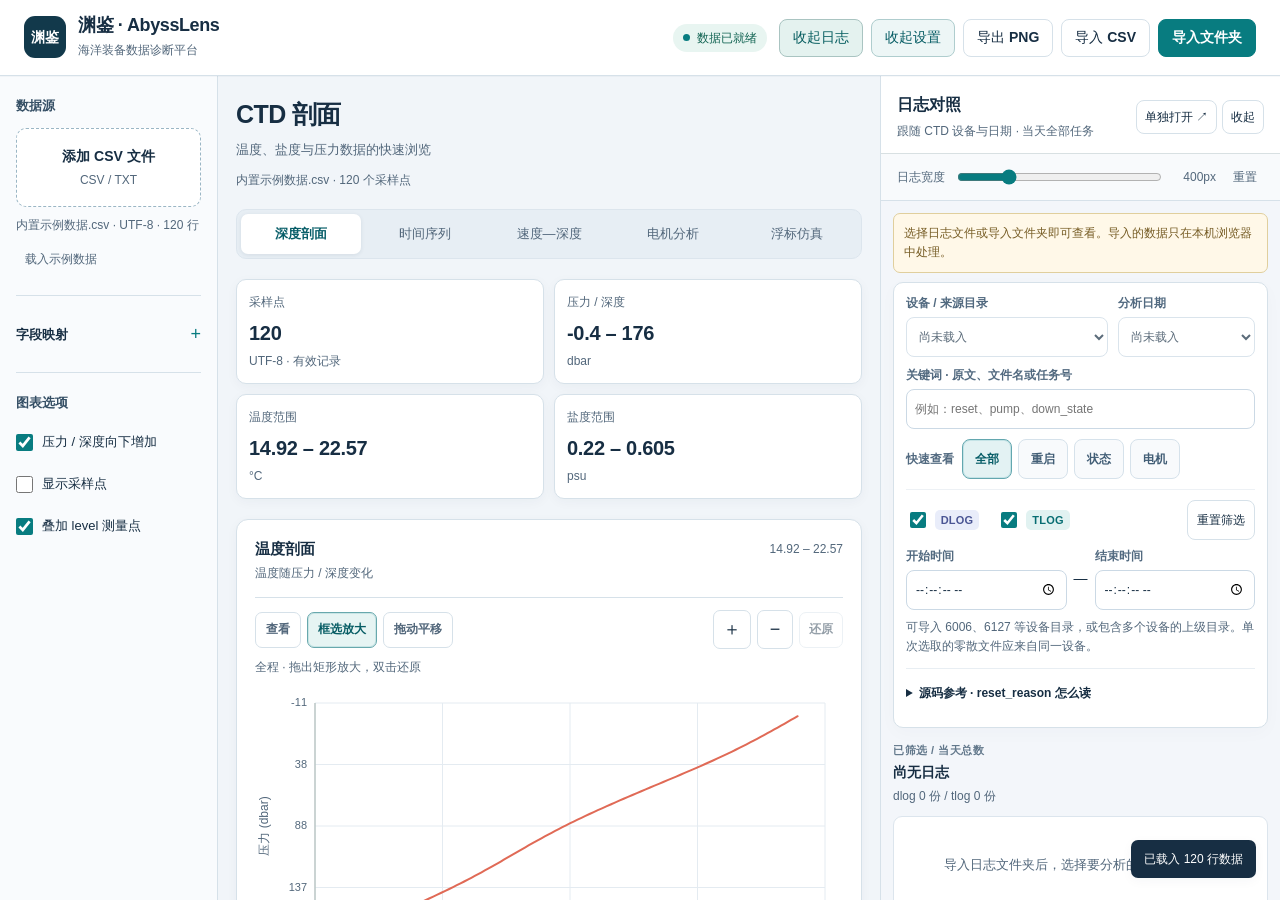
==== commit d822d4a1: "Add the AbyssLens site icon" ====
--- a/index.html
+++ b/index.html
@@ -4,6 +4,7 @@
   <meta charset="utf-8">
   <meta name="viewport" content="width=device-width, initial-scale=1">
   <title>渊鉴 AbyssLens · 海洋装备数据诊断平台</title>
+  <link rel="icon" type="image/svg+xml" href="favicon.svg">
   <style>
     :root {
       --ink: #172234;
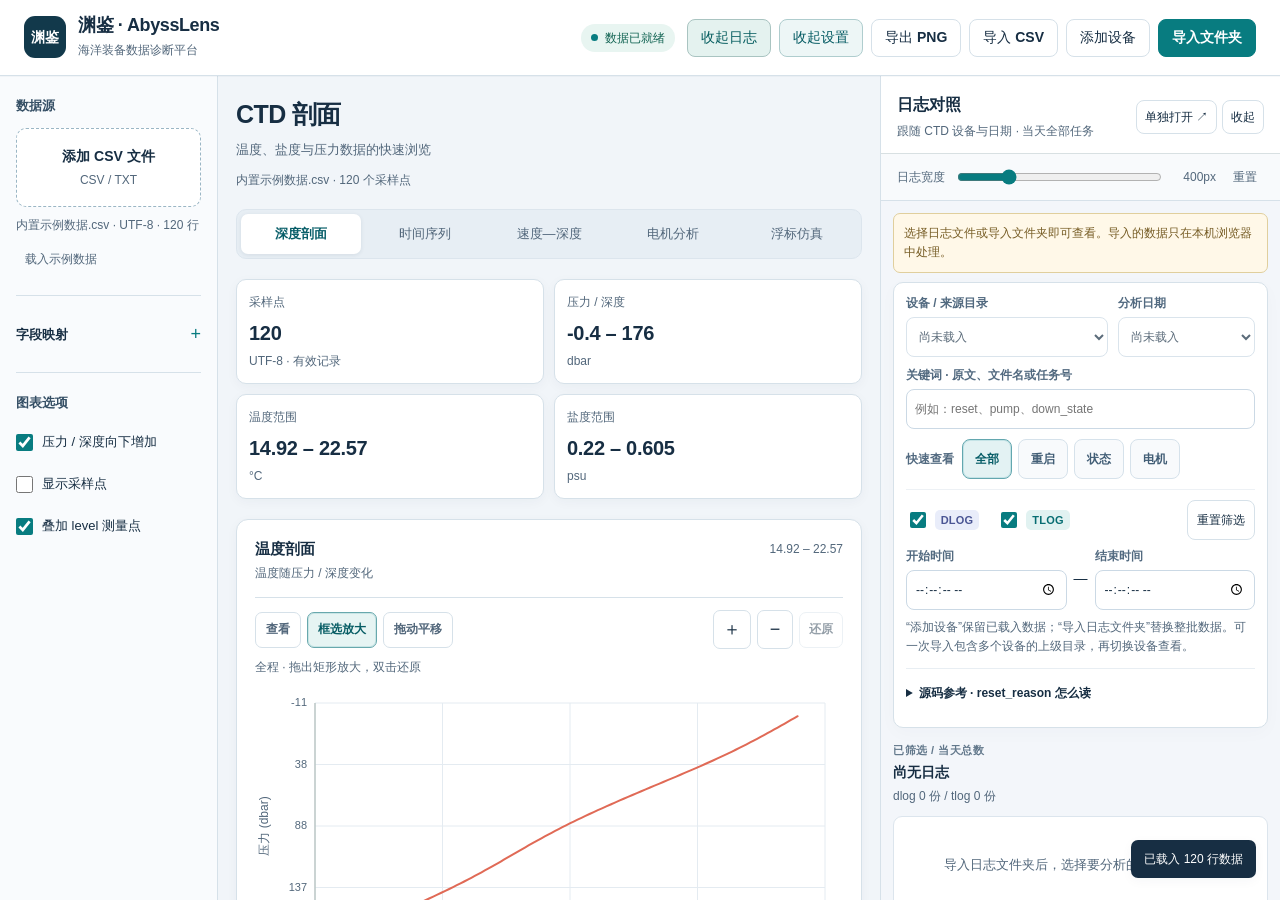
==== commit 8017ad7d: "Support importing and switching multiple device folders" ====
--- a/index.html
+++ b/index.html
@@ -338,9 +338,11 @@
         <a class="button" id="logsLink" href="ctd-logs.html" target="_blank" rel="noopener">当天日志 ↗</a>
         <button class="button" id="exportButton" type="button">导出 PNG</button>
         <button class="button" id="openButton" type="button">导入 CSV</button>
-        <button class="button primary" id="folderButton" type="button">导入文件夹</button>
+        <button class="button" id="addDeviceButton" type="button" title="添加设备文件夹，保留已导入的数据">添加设备</button>
+        <button class="button primary" id="folderButton" type="button" title="导入完整文件夹，替换当前全部设备数据">导入文件夹</button>
         <input class="file-input" id="fileInput" type="file" accept=".csv,.txt,text/csv,text/plain">
         <input class="file-input" id="folderInput" type="file" webkitdirectory directory multiple>
+        <input class="file-input" id="addDeviceInput" type="file" webkitdirectory directory multiple>
       </div>
     </header>
 
@@ -355,8 +357,10 @@
           <div class="file-meta" id="fileMeta">当前显示内置示例数据</div>
           <div class="folder-panel" id="folderPanel" hidden>
             <div class="folder-panel-head"><strong>文件夹任务</strong><span id="folderMeta">—</span></div>
+            <div class="field"><label for="deviceSelect">分析设备 / 来源目录</label><select class="task-select" id="deviceSelect" disabled></select></div>
+            <p class="disclosure-hint">“添加设备”保留现有数据；“导入文件夹”替换整批。也可一次导入包含多个设备的上级目录。</p>
             <select class="task-select" id="taskSelect" aria-label="选择 CTD 任务" disabled></select>
-            <button class="button subtle folder-clear" id="clearFolderButton" type="button">清空文件夹</button>
+            <button class="button subtle folder-clear" id="clearFolderButton" type="button">清空设备数据</button>
           </div>
         </section>
 
@@ -440,6 +444,7 @@
   <script src="ctd-mot.js"></script>
   <script src="ctd-diagnostics.js"></script>
   <script src="ctd-workspace.js"></script>
+  <script src="ctd-device-import.js"></script>
   <script src="ctd-chart-viewport.js"></script>
   <script src="ctd-chart-interactions.js"></script>
   <script src="ctd-replay.js"></script>
@@ -466,12 +471,15 @@
         motIndex: 0,
         mot: null,
         singleMot: null,
-        importVersion: 0
+        importVersion: 0,
+        folderVersion: 0
       };
 
       const els = {
         fileInput: document.getElementById("fileInput"),
         folderInput: document.getElementById("folderInput"),
+        addDeviceInput: document.getElementById("addDeviceInput"),
+        addDeviceButton: document.getElementById("addDeviceButton"),
         openButton: document.getElementById("openButton"),
         folderButton: document.getElementById("folderButton"),
         demoButton: document.getElementById("demoButton"),
@@ -481,6 +489,7 @@
         folderPanel: document.getElementById("folderPanel"),
         folderMeta: document.getElementById("folderMeta"),
         taskSelect: document.getElementById("taskSelect"),
+        deviceSelect: document.getElementById("deviceSelect"),
         clearFolderButton: document.getElementById("clearFolderButton"),
         statusBadge: document.getElementById("statusBadge"),
         timeColumn: document.getElementById("timeColumn"),
@@ -638,6 +647,19 @@
         workspace.replace(entries, { source: 'manual', importMode, folderName });
       }
 
+      async function addDevice(fileList) {
+        const entries = sharedFileEntries(fileList);
+        if (!entries.length) { showToast('所选目录没有可读取的数据文件，已保留当前数据', true); return; }
+        els.addDeviceButton.disabled = true;
+        try {
+          const result = await CtdDeviceImport.append(workspace, entries);
+          const selected = state.folder?.records.find(record => record.id === state.selectedRecordId);
+          pendingWorkspaceSelection = selected ? { ...taskContext(selected), publishAfterRestore: true } : null;
+          await readFolder(result.batch.entries);
+        } catch (error) { showToast(`添加设备未完成：${error.message}`, true); }
+        finally { els.addDeviceButton.disabled = false; }
+      }
+
       function clearCtdForBatch(message) {
         chartInteractions.reset();
         state.singleMot = null;
@@ -658,21 +680,31 @@
       function taskContext(record) {
         if (!record || !/^\d{6}$/.test(record.date)) return null;
         const [parent, device] = JSON.parse(record.taskKey), parts = parent.split('/');
-        if (parts[parts.length - 1] === record.date) parts.pop();
+        const day = `20${record.date.slice(0, 2)}-${record.date.slice(2, 4)}-${record.date.slice(4, 6)}`;
+        if ([record.date, day].includes(parts[parts.length - 1])) parts.pop();
         return {
-          day: `20${record.date.slice(0, 2)}-${record.date.slice(2, 4)}-${record.date.slice(4, 6)}`,
+          day,
           scopeKey: JSON.stringify([parts.join('/'), device]),
           recordId: record.id
         };
       }
 
+      function deviceLabel(record) {
+        const context = taskContext(record);
+        if (!context) return '设备未核验';
+        const [directory, prefix] = JSON.parse(context.scopeKey);
+        const parts = directory.split('/').filter(Boolean), device = parts.pop() || '设备未核验';
+        return `${device} · ${prefix}${parts.length ? ' · 来源 ' + parts.join('/') : ''}`;
+      }
+
       function publishTaskContext(record) {
         const context = taskContext(record);
         if (context) workspace.select(context);
       }
 
       function receiveWorkspaceBatch(batch) {
-        pendingWorkspaceSelection = null;
+        const selected = state.folder?.records.find(record => record.id === state.selectedRecordId);
+        pendingWorkspaceSelection = batch.meta?.append && selected ? { ...taskContext(selected), publishAfterRestore: true } : null;
         if (batch.meta?.source === 'server') {
           loadServerCatalog(false);
           return;
@@ -687,6 +719,8 @@
 
       function applyWorkspaceSelection(context) {
         pendingWorkspaceSelection = context || null;
+        // A selection for the incoming batch must wait until its files finish loading.
+        if (state.folderVersion !== state.importVersion) return;
         if (!state.folder || !context?.recordId) return;
         const record = state.folder.records.find(item => item.id === context.recordId);
         if (record && record.id !== state.selectedRecordId) selectFolderRecord(record, false, false);
@@ -699,19 +733,38 @@
           els.folderPanel.hidden = true;
           els.taskSelect.innerHTML = "";
           els.taskSelect.disabled = true;
+          els.deviceSelect.replaceChildren();
+          els.deviceSelect.disabled = true;
           return;
         }
         els.folderPanel.hidden = false;
-        els.folderMeta.textContent = `${folder.folderName} · ${folder.taskCount} 个剖面 · CTD ${folder.records.length} / keydata ${folder.keydataCount || 0} / level ${folder.levelCount || 0} / mot ${folder.motCount || 0}`;
+        const devices = new Map();
+        folder.records.forEach(record => {
+          const scope = taskContext(record)?.scopeKey || '';
+          if (!devices.has(scope)) devices.set(scope, { label: deviceLabel(record), records: [] });
+          devices.get(scope).records.push(record);
+        });
+        const active = folder.records.find(record => record.id === state.selectedRecordId) || folder.records[0];
+        const activeScope = taskContext(active)?.scopeKey || '';
+        els.deviceSelect.replaceChildren();
+        devices.forEach((device, scope) => {
+          const option = document.createElement('option'); option.value = scope;
+          option.textContent = `${device.label} · ${new Set(device.records.map(record => record.taskKey)).size} 个剖面`;
+          option.title = option.textContent;
+          els.deviceSelect.append(option);
+        });
+        els.deviceSelect.disabled = false; els.deviceSelect.value = activeScope;
+        folder.deviceCount = devices.size;
+        els.folderMeta.textContent = `${devices.size} 个设备来源 · ${folder.taskCount} 个剖面 · CTD ${folder.records.length} / keydata ${folder.keydataCount || 0} / level ${folder.levelCount || 0} / mot ${folder.motCount || 0}`;
         els.taskSelect.innerHTML = "";
         const groups = new Map();
-        folder.records.forEach((record) => {
+        devices.get(activeScope).records.forEach((record) => {
           if (!groups.has(record.date)) groups.set(record.date, []);
           groups.get(record.date).push(record);
         });
         Array.from(groups.keys()).sort((a, b) => String(b).localeCompare(String(a))).forEach((date) => {
           const group = document.createElement("optgroup");
-          group.label = formatDateCode(date);
+          group.label = `${deviceLabel(active)} · ${formatDateCode(date)}`;
           groups.get(date).forEach((record) => {
             const option = document.createElement("option");
             option.value = record.id;
@@ -723,19 +776,23 @@
           els.taskSelect.appendChild(group);
         });
         els.taskSelect.disabled = false;
-        els.taskSelect.value = state.selectedRecordId || folder.records[0].id;
+        els.taskSelect.value = active.id;
       }
 
       function selectFolderRecord(record, notify = true, publish = true) {
         if (!record) return;
+        if (publish && state.folderVersion !== state.importVersion) {
+          pendingWorkspaceSelection = { ...taskContext(record), publishAfterRestore: true };
+        }
         state.selectedRecordId = record.id;
         state.keydataIndex = 0;
         state.motIndex = 0;
         state.singleMot = null;
+        if (!Array.from(els.taskSelect.options).some(option => option.value === record.id)) renderFolderTasks();
         if (els.taskSelect.value !== record.id) els.taskSelect.value = record.id;
         setDataset(record.dataset, record.name, record.encoding);
         if (publish) publishTaskContext(record);
-        if (notify) showToast(`已切换到 ${record.date} · 剖面 ${record.profile}`);
+        if (notify) showToast(`已切换到 ${deviceLabel(record)} · ${record.date} · 剖面 ${record.profile}`);
       }
 
       function setDataset(dataset, fileName, encoding) {
@@ -1139,8 +1196,8 @@
         document.getElementById('pressureUnit').textContent = state.depthUnit === 'unknown' ? '单位未识别' : state.depthUnit;
         els.statTemperature.textContent = formatRange(temperature, 2);
         els.statSalinity.textContent = formatRange(salinity, 3);
-        els.pageFileLabel.textContent = `${state.fileName} · ${state.rows.length} 个采样点`;
         const activeRecord = state.folder?.records.find((record) => record.id === state.selectedRecordId);
+        els.pageFileLabel.textContent = `${activeRecord ? deviceLabel(activeRecord) + ' · ' : ''}${state.fileName} · ${state.rows.length} 个采样点`;
         els.fileMeta.textContent = activeRecord
           ? `${activeRecord.relativePath} · ${state.encoding} · ${state.rawRows.length} 行`
           : `${state.fileName} · ${state.encoding} · ${state.rawRows.length} 行`;
@@ -1303,6 +1360,7 @@
         if (!library.records.length) throw new Error('未找到可绘制的 CTD；请导入含 CTD、keydata、level、mot 的完整文件夹；单个 mot 可用“导入 CSV”');
         library.records.forEach(record => { record.rowCount = record.dataset.rows.length; });
         state.folder = { ...library, folderName, origin };
+        state.folderVersion = state.importVersion;
         state.folder.failures = failures;
         const restored = pendingWorkspaceSelection?.recordId
           ? library.records.find(record => record.id === pendingWorkspaceSelection.recordId)
@@ -1310,9 +1368,9 @@
         const initialRecord = restored || library.records[0];
         state.selectedRecordId = initialRecord.id;
         renderFolderTasks();
-        selectFolderRecord(initialRecord, false, !restored);
+        selectFolderRecord(initialRecord, false, !restored || Boolean(pendingWorkspaceSelection?.publishAfterRestore));
         if (restored) pendingWorkspaceSelection = null;
-        showToast(`已载入 ${library.taskCount} 个剖面，keydata ${library.keydataCount} 份，level ${library.levelCount} 份，mot ${library.motCount} 份${failures.length ? `；跳过 ${failures.length} 个文件（数据源处可查看）` : ''}`);
+        showToast(`已载入 ${state.folder.deviceCount} 个设备来源、${library.taskCount} 个剖面，keydata ${library.keydataCount} 份，level ${library.levelCount} 份，mot ${library.motCount} 份${failures.length ? `；跳过 ${failures.length} 个文件（数据源处可查看）` : ''}`);
       }
 
       async function loadServerCatalog(publishServer = true) {
@@ -1411,28 +1469,31 @@
 
       els.openButton.addEventListener("click", () => els.fileInput.click());
       els.folderButton.addEventListener("click", () => els.folderInput.click());
-      els.demoButton.addEventListener("click", loadDemo);
+      els.addDeviceButton.addEventListener('click', () => els.addDeviceInput.click());
+      els.addDeviceInput.addEventListener('change', event => { const files = Array.from(event.target.files); event.target.value = ''; addDevice(files); });
+      els.demoButton.addEventListener("click", () => {
+        workspace.replace([], { source: 'manual', importMode: 'folder', folderName: '示例数据' });
+        loadDemo();
+      });
       els.exportButton.addEventListener("click", exportPng);
       els.fileInput.addEventListener("change", (event) => { publishImport(event.target.files, 'files'); readFiles(event.target.files); event.target.value = ''; });
       els.folderInput.addEventListener("change", (event) => { publishImport(event.target.files, 'folder'); readFolder(event.target.files); event.target.value = ''; });
       els.keydataSelect.addEventListener('change', () => { chartInteractions.reset(); state.keydataIndex = Number(els.keydataSelect.value); updateAll(); });
       els.motSelect.addEventListener('change', () => { chartInteractions.reset(); state.motIndex = Number(els.motSelect.value); updateAll(); });
+      els.deviceSelect.addEventListener('change', () => {
+        const record = state.folder?.records.find(record => taskContext(record)?.scopeKey === els.deviceSelect.value);
+        if (record) { state.selectedRecordId = record.id; renderFolderTasks(); selectFolderRecord(record); }
+      });
       els.taskSelect.addEventListener("change", () => {
         if (!state.folder) return;
         const record = state.folder.records.find((item) => item.id === els.taskSelect.value);
         selectFolderRecord(record);
       });
       els.clearFolderButton.addEventListener("click", () => {
-        chartInteractions.reset();
         state.importVersion += 1;
         pendingWorkspaceSelection = null;
-        state.singleMot = null;
-        state.motIndex = 0;
-        state.folder = null;
-        state.selectedRecordId = "";
-        renderFolderTasks();
-        updateAll();
-        showToast("已清空文件夹任务");
+        workspace.replace([], { source: 'manual', importMode: 'folder', folderName: '空数据' });
+        clearCtdForBatch('已清空设备数据');
       });
       [els.timeColumn, els.pressureColumn, els.temperatureColumn, els.salinityColumn].forEach((select) => {
         select.addEventListener("change", () => {
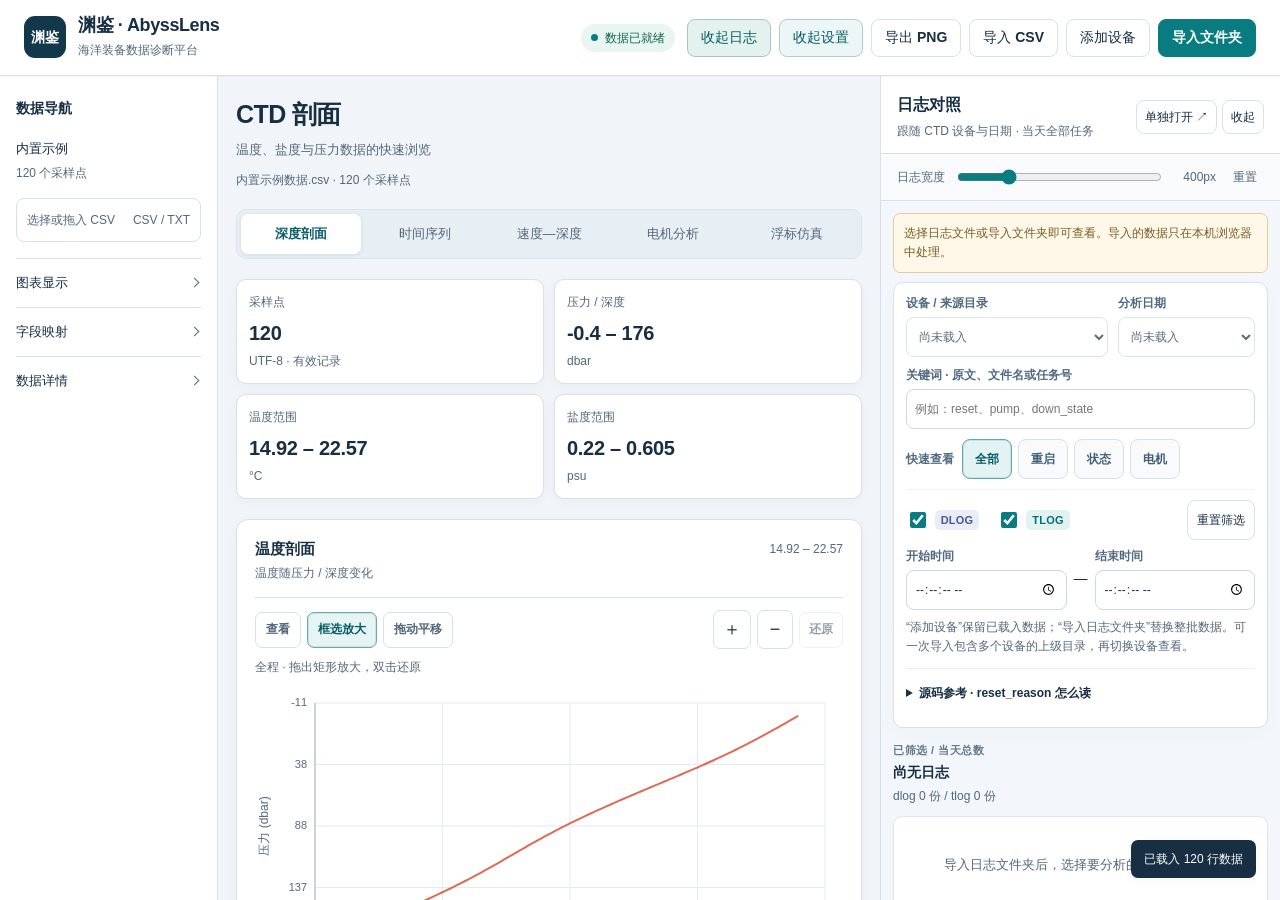
==== commit 3297b981: "Simplify the analysis sidebar with focused navigation" ====
--- a/index.html
+++ b/index.html
@@ -348,35 +348,56 @@
 
     <div class="workspace">
       <aside class="sidebar">
-        <section class="side-section">
-          <h2 class="sidebar-heading">数据源</h2>
-          <div class="dropzone" id="dropzone" role="button" tabindex="0">
-            <strong>添加 CSV 文件</strong>
-            <span>CSV / TXT</span>
+        <div class="sidebar-head"><h2 class="sidebar-heading">数据导航</h2><span class="sidebar-count" id="sidebarDeviceCount"></span></div>
+        <section class="side-section source-section">
+          <div class="folder-panel" id="folderPanel" hidden>
+            <div class="field"><label for="deviceSelect">设备</label><select class="task-select" id="deviceSelect" disabled></select></div>
+            <div class="field task-field">
+              <div class="task-field-head"><label for="taskSelect">任务</label><p class="task-context" id="taskContext"></p></div>
+              <select class="task-select" id="taskSelect" aria-label="选择 CTD 任务" disabled></select>
+            </div>
           </div>
-          <div class="file-meta" id="fileMeta">当前显示内置示例数据</div>
-          <div class="folder-panel" id="folderPanel" hidden>
-            <div class="folder-panel-head"><strong>文件夹任务</strong><span id="folderMeta">—</span></div>
-            <div class="field"><label for="deviceSelect">分析设备 / 来源目录</label><select class="task-select" id="deviceSelect" disabled></select></div>
-            <p class="disclosure-hint">“添加设备”保留现有数据；“导入文件夹”替换整批。也可一次导入包含多个设备的上级目录。</p>
-            <select class="task-select" id="taskSelect" aria-label="选择 CTD 任务" disabled></select>
-            <button class="button subtle folder-clear" id="clearFolderButton" type="button">清空设备数据</button>
+          <div class="dataset-overview" id="datasetOverview">
+            <strong id="sidebarDatasetName">内置示例</strong><span id="sidebarDatasetMeta">120 个采样点</span>
+          </div>
+          <div class="dropzone" id="dropzone" role="button" tabindex="0" aria-label="选择 CSV 文件，也可将文件拖到此处">
+            <strong>选择或拖入 CSV</strong><span>CSV / TXT</span>
           </div>
         </section>
 
-        <section class="side-section">
-          <h2 class="sidebar-heading">字段映射</h2>
-          <div class="field"><label for="timeColumn">时间列</label><select id="timeColumn"></select></div>
-          <div class="field"><label for="pressureColumn">压力 / 深度列</label><select id="pressureColumn"></select></div>
-          <div class="field"><label for="temperatureColumn">温度列</label><select id="temperatureColumn"></select></div>
-          <div class="field"><label for="salinityColumn">盐度列</label><select id="salinityColumn"></select></div>
+        <section class="side-section sidebar-settings">
+          <details class="sidebar-disclosure" id="displaySettings">
+            <summary>图表显示</summary>
+            <div class="disclosure-content">
+              <label class="toggle-row"><input id="invertDepth" type="checkbox" checked>深度向下增加</label>
+              <label class="toggle-row"><input id="showPoints" type="checkbox">显示采样点</label>
+              <label class="toggle-row"><input id="showLevel" type="checkbox" checked>显示 level 测量点</label>
+            </div>
+          </details>
         </section>
 
-        <section class="side-section">
-          <h2 class="sidebar-heading">图表选项</h2>
-          <label class="toggle-row"><input id="invertDepth" type="checkbox" checked>压力 / 深度向下增加</label>
-          <label class="toggle-row"><input id="showPoints" type="checkbox">显示采样点</label>
-          <label class="toggle-row"><input id="showLevel" type="checkbox" checked>叠加 level 测量点</label>
+        <section class="side-section sidebar-settings">
+          <details class="sidebar-disclosure" id="fieldSettings">
+            <summary>字段映射</summary>
+            <div class="disclosure-content">
+              <div class="field"><label for="timeColumn">时间列</label><select id="timeColumn"></select></div>
+              <div class="field"><label for="pressureColumn">压力 / 深度列</label><select id="pressureColumn"></select></div>
+              <div class="field"><label for="temperatureColumn">温度列</label><select id="temperatureColumn"></select></div>
+              <div class="field"><label for="salinityColumn">盐度列</label><select id="salinityColumn"></select></div>
+            </div>
+          </details>
+        </section>
+
+        <section class="side-section sidebar-settings">
+          <details class="sidebar-disclosure" id="sourceDetails">
+            <summary>数据详情<span class="source-read-status" id="sourceReadStatus" role="status" hidden></span></summary>
+            <div class="disclosure-content">
+              <p class="library-meta" id="folderMeta"></p>
+              <div class="file-meta" id="fileMeta">当前显示内置示例数据</div>
+              <p class="import-help">“添加设备”保留已有数据；“导入文件夹”替换全部数据。也可一次导入多个设备的上级目录。</p>
+              <div class="source-actions" id="sourceActions"><button class="button subtle folder-clear" id="clearFolderButton" type="button">清空设备数据</button></div>
+            </div>
+          </details>
         </section>
       </aside>
 
@@ -486,6 +507,12 @@
         exportButton: document.getElementById("exportButton"),
         dropzone: document.getElementById("dropzone"),
         fileMeta: document.getElementById("fileMeta"),
+        sidebarDeviceCount: document.getElementById('sidebarDeviceCount'),
+        datasetOverview: document.getElementById('datasetOverview'),
+        sidebarDatasetName: document.getElementById('sidebarDatasetName'),
+        sidebarDatasetMeta: document.getElementById('sidebarDatasetMeta'),
+        sourceDetails: document.getElementById('sourceDetails'),
+        sourceReadStatus: document.getElementById('sourceReadStatus'),
         folderPanel: document.getElementById("folderPanel"),
         folderMeta: document.getElementById("folderMeta"),
         taskSelect: document.getElementById("taskSelect"),
@@ -731,6 +758,9 @@
         const folder = state.folder;
         if (!folder || !folder.records.length) {
           els.folderPanel.hidden = true;
+          els.datasetOverview.hidden = false;
+          els.sidebarDeviceCount.textContent = '';
+          els.folderMeta.textContent = '';
           els.taskSelect.innerHTML = "";
           els.taskSelect.disabled = true;
           els.deviceSelect.replaceChildren();
@@ -738,6 +768,7 @@
           return;
         }
         els.folderPanel.hidden = false;
+        els.datasetOverview.hidden = true;
         const devices = new Map();
         folder.records.forEach(record => {
           const scope = taskContext(record)?.scopeKey || '';
@@ -755,6 +786,7 @@
         });
         els.deviceSelect.disabled = false; els.deviceSelect.value = activeScope;
         folder.deviceCount = devices.size;
+        els.sidebarDeviceCount.textContent = `${devices.size} 个设备`;
         els.folderMeta.textContent = `${devices.size} 个设备来源 · ${folder.taskCount} 个剖面 · CTD ${folder.records.length} / keydata ${folder.keydataCount || 0} / level ${folder.levelCount || 0} / mot ${folder.motCount || 0}`;
         els.taskSelect.innerHTML = "";
         const groups = new Map();
@@ -764,10 +796,11 @@
         });
         Array.from(groups.keys()).sort((a, b) => String(b).localeCompare(String(a))).forEach((date) => {
           const group = document.createElement("optgroup");
-          group.label = `${deviceLabel(active)} · ${formatDateCode(date)}`;
+          group.label = formatDateCode(date);
           groups.get(date).forEach((record) => {
             const option = document.createElement("option");
             option.value = record.id;
+            option.dataset.day = taskContext(record)?.day || '';
             const interval = record.interval == null ? "间隔未知" : `间隔 ${record.interval}`;
             option.textContent = `剖面 ${record.profile} · ${interval} · ${record.rowCount} 点${/副本|copy/i.test(record.name) ? ' · 副本' : ''}`;
             option.title = record.relativePath;
@@ -791,6 +824,7 @@
         if (!Array.from(els.taskSelect.options).some(option => option.value === record.id)) renderFolderTasks();
         if (els.taskSelect.value !== record.id) els.taskSelect.value = record.id;
         setDataset(record.dataset, record.name, record.encoding);
+        els.taskSelect.dispatchEvent(new Event('ctd-task-selection'));
         if (publish) publishTaskContext(record);
         if (notify) showToast(`已切换到 ${deviceLabel(record)} · ${record.date} · 剖面 ${record.profile}`);
       }
@@ -1197,11 +1231,19 @@
         els.statTemperature.textContent = formatRange(temperature, 2);
         els.statSalinity.textContent = formatRange(salinity, 3);
         const activeRecord = state.folder?.records.find((record) => record.id === state.selectedRecordId);
+        els.sidebarDatasetName.textContent = state.fileName === '内置示例数据.csv' ? '内置示例' : state.fileName;
+        els.sidebarDatasetName.title = state.fileName;
+        els.sidebarDatasetMeta.textContent = `${state.rows.length} 个采样点`;
         els.pageFileLabel.textContent = `${activeRecord ? deviceLabel(activeRecord) + ' · ' : ''}${state.fileName} · ${state.rows.length} 个采样点`;
         els.fileMeta.textContent = activeRecord
           ? `${activeRecord.relativePath} · ${state.encoding} · ${state.rawRows.length} 行`
           : `${state.fileName} · ${state.encoding} · ${state.rawRows.length} 行`;
         const failures = state.folder?.failures || [];
+        const failureKey = failures.join('\n');
+        els.sourceReadStatus.hidden = !failures.length;
+        els.sourceReadStatus.textContent = failures.length ? `${failures.length} 个文件未读取` : '';
+        if (failures.length && els.sourceDetails.dataset.failures !== failureKey) els.sourceDetails.open = true;
+        els.sourceDetails.dataset.failures = failureKey;
         els.fileMeta.title = failures.join('\n');
         if (failures.length) {
           const detail = document.createElement('details'), summary = document.createElement('summary');
--- a/abysslens-ui.css
+++ b/abysslens-ui.css
@@ -45,35 +45,50 @@
 .analysis-page .workspace.sidebar-collapsed.with-log-panel { grid-template-columns: minmax(0, 1fr) minmax(340px, var(--log-pane-width, 400px)); }
 .analysis-page .workspace > .main,
 .analysis-page .workspace > .sidebar { height: 100%; min-height: 0; min-width: 0; overflow: auto; overscroll-behavior: contain; scrollbar-width: thin; scrollbar-color: #b5c5d0 transparent; }
-.analysis-page .sidebar { background: #f9fbfd; padding: 20px 16px; }
-.analysis-page .side-section { border-color: var(--line); margin-bottom: 20px; padding-bottom: 20px; }
-.analysis-page .sidebar-heading { font-size: 13px; letter-spacing: 0; color: #354f65; }
-.analysis-page .dropzone { background: #fff; border-color: #9ab6c5; border-radius: 10px; padding: 17px 10px; }
-.analysis-page .dropzone strong { font-size: 14px; }
-.analysis-page .dropzone span, .analysis-page .dropzone em { font-size: 12px; }
-.analysis-page .file-meta { font-size: 12px; line-height: 1.65; }
-.source-actions { display: flex; margin-top: 8px; }
-.source-actions .button { min-height: 32px; padding: 4px 8px; font-size: 12px; }
-.analysis-page .folder-panel { margin-top: 16px; padding-top: 16px; }
-.analysis-page .folder-panel-head { display: block; margin-bottom: 10px; }
-.analysis-page .folder-panel-head strong { font-size: 13px; display: block; margin-bottom: 5px; }
-.analysis-page .folder-panel-head span { display: block; text-align: left; font-size: 12px; line-height: 1.6; }
-.analysis-page .task-select { min-height: 40px; padding: 7px 9px; font-size: 13px; border-radius: 8px; }
-.task-context { font-size: 12px; color: var(--teal-dark); font-weight: 600; margin: 10px 0 7px; }
+.analysis-page .sidebar { background: var(--surface); padding: 22px 16px; }
+.analysis-page .sidebar-head { display: flex; align-items: baseline; justify-content: space-between; gap: 8px; margin-bottom: 20px; }
+.analysis-page .sidebar-heading { color: var(--ink); font-size: 14px; font-weight: 650; letter-spacing: 0; margin: 0; }
+.sidebar-count { color: var(--muted); font-size: 12px; white-space: nowrap; }
+.analysis-page .sidebar .side-section { margin: 0; padding: 0; border-color: var(--line); }
+.analysis-page .sidebar .source-section { padding-bottom: 16px; }
+.analysis-page .sidebar .folder-panel { border: 0; margin: 0; padding: 0; }
+.analysis-page .sidebar .field { margin-top: 14px; min-width: 0; }
+.analysis-page .sidebar .field:first-child { margin-top: 0; }
+.analysis-page .sidebar .field label { color: var(--muted); font-size: 12px; margin-bottom: 6px; }
+.analysis-page .sidebar .field select { min-height: 44px; max-width: 100%; padding: 8px 10px; font-size: 13px; border-radius: 8px; }
+.analysis-page .sidebar .task-field-head { display: flex; align-items: baseline; justify-content: space-between; gap: 8px; margin-bottom: 6px; }
+.analysis-page .sidebar .task-field-head label { margin: 0; }
+.analysis-page .sidebar .task-context { color: var(--muted); font-size: 12px; font-weight: 400; font-variant-numeric: tabular-nums; margin: 0; }
 .task-navigation { display: grid; grid-template-columns: 1fr auto 1fr; align-items: center; gap: 6px; margin-top: 8px; }
-.task-navigation .button { padding: 5px 8px; min-height: 34px; font-size: 12px; }
-.task-navigation output { font-size: 12px; color: var(--muted); font-variant-numeric: tabular-nums; }
-.analysis-page .folder-clear { min-height: 32px; margin-top: 5px; font-size: 12px; }
-.sidebar-disclosure > summary { display: flex; align-items: center; justify-content: space-between; gap: 8px; cursor: pointer; list-style: none; min-height: 36px; font-size: 13px; font-weight: 700; }
-.sidebar-disclosure > summary::-webkit-details-marker { display: none; }
-.sidebar-disclosure > summary::after { content: '+'; color: var(--teal); font-size: 18px; font-weight: 400; }
-.sidebar-disclosure[open] > summary::after { content: '−'; }
-.sidebar-disclosure > .disclosure-hint { color: var(--muted); font-size: 12px; line-height: 1.65; margin: 0 0 8px; }
-.analysis-page .field { margin-top: 14px; }
-.analysis-page .field label { font-size: 12px; }
-.analysis-page .field select { min-height: 40px; font-size: 13px; border-radius: 8px; }
-.analysis-page .toggle-row { min-height: 36px; font-size: 13px; line-height: 1.6; gap: 9px; margin-top: 6px; cursor: pointer; }
-.analysis-page .toggle-row input { width: 17px; height: 17px; flex-shrink: 0; }
+.analysis-page .sidebar .task-navigation .button { padding: 5px 6px; min-height: 44px; font-size: 12px; font-weight: 500; }
+.task-navigation output { color: var(--muted); font-size: 12px; font-variant-numeric: tabular-nums; white-space: nowrap; }
+.dataset-overview { display: grid; gap: 5px; min-width: 0; margin-bottom: 4px; }
+.dataset-overview strong { color: var(--ink); font-size: 13px; font-weight: 550; overflow: hidden; text-overflow: ellipsis; white-space: nowrap; }
+.dataset-overview span { color: var(--muted); font-size: 12px; }
+.analysis-page .sidebar .dropzone { display: flex; align-items: center; justify-content: space-between; gap: 8px; min-height: 44px; margin-top: 16px; padding: 8px 10px; border: 1px solid var(--line); border-radius: 8px; background: var(--surface); text-align: left; }
+.analysis-page .sidebar .dropzone strong { color: var(--muted); font-size: 12px; font-weight: 500; margin: 0; }
+.analysis-page .sidebar .dropzone span { color: var(--muted); font-size: 12px; white-space: nowrap; }
+.analysis-page .sidebar .dropzone:hover,
+.analysis-page .sidebar .dropzone.dragover { background: var(--teal-soft); border-color: var(--teal); }
+.analysis-page .sidebar .dropzone:hover strong,
+.analysis-page .sidebar .dropzone.dragover strong { color: var(--teal-dark); }
+.analysis-page .sidebar .sidebar-disclosure > summary { display: flex; align-items: center; gap: 8px; min-height: 48px; margin: 0; padding: 0; color: var(--ink); font-size: 13px; font-weight: 550; cursor: pointer; list-style: none; }
+.analysis-page .sidebar .sidebar-disclosure > summary::-webkit-details-marker { display: none; }
+.analysis-page .sidebar .sidebar-disclosure > summary::after { content: ''; display: block; flex-shrink: 0; width: 6px; height: 6px; margin-left: auto; margin-right: 3px; border-right: 1.5px solid var(--muted); border-bottom: 1.5px solid var(--muted); transform: rotate(-45deg); transition: transform .16s ease; }
+.analysis-page .sidebar .sidebar-disclosure[open] > summary::after { transform: rotate(45deg); }
+.analysis-page .sidebar .sidebar-disclosure > summary:hover { color: var(--teal-dark); }
+.disclosure-content { min-width: 0; padding: 2px 0 16px; }
+.analysis-page .sidebar .toggle-row { min-height: 44px; margin: 0; gap: 9px; font-size: 13px; line-height: 1.6; cursor: pointer; }
+.analysis-page .sidebar .toggle-row input { width: 17px; height: 17px; flex-shrink: 0; }
+.analysis-page .sidebar .file-meta,
+.analysis-page .sidebar .library-meta,
+.analysis-page .sidebar .import-help { color: var(--muted); font-size: 12px; line-height: 1.75; overflow-wrap: anywhere; margin: 8px 0; }
+.analysis-page .sidebar .library-meta { margin-top: 0; }
+.analysis-page .sidebar .file-meta details > summary { min-height: 44px; color: #984a20; font-size: 12px; }
+.source-read-status { color: #984a20; font-size: 12px; font-weight: 500; }
+.source-actions { display: flex; flex-direction: column; align-items: stretch; gap: 4px; border-top: 1px solid var(--line); margin-top: 14px; padding-top: 8px; }
+.analysis-page .sidebar .source-actions .button { min-height: 44px; padding: 6px 8px; text-align: left; font-size: 12px; font-weight: 500; }
+.analysis-page .sidebar .folder-clear { margin: 0; color: var(--muted); }
 .analysis-page .workspace > .main { padding: 24px 24px 40px; }
 .analysis-page .page-head { align-items: flex-start; margin-bottom: 20px; gap: 10px; flex-wrap: wrap; }
 .analysis-page .page-head h1 { font-size: 25px; font-weight: 750; letter-spacing: -.6px; }
